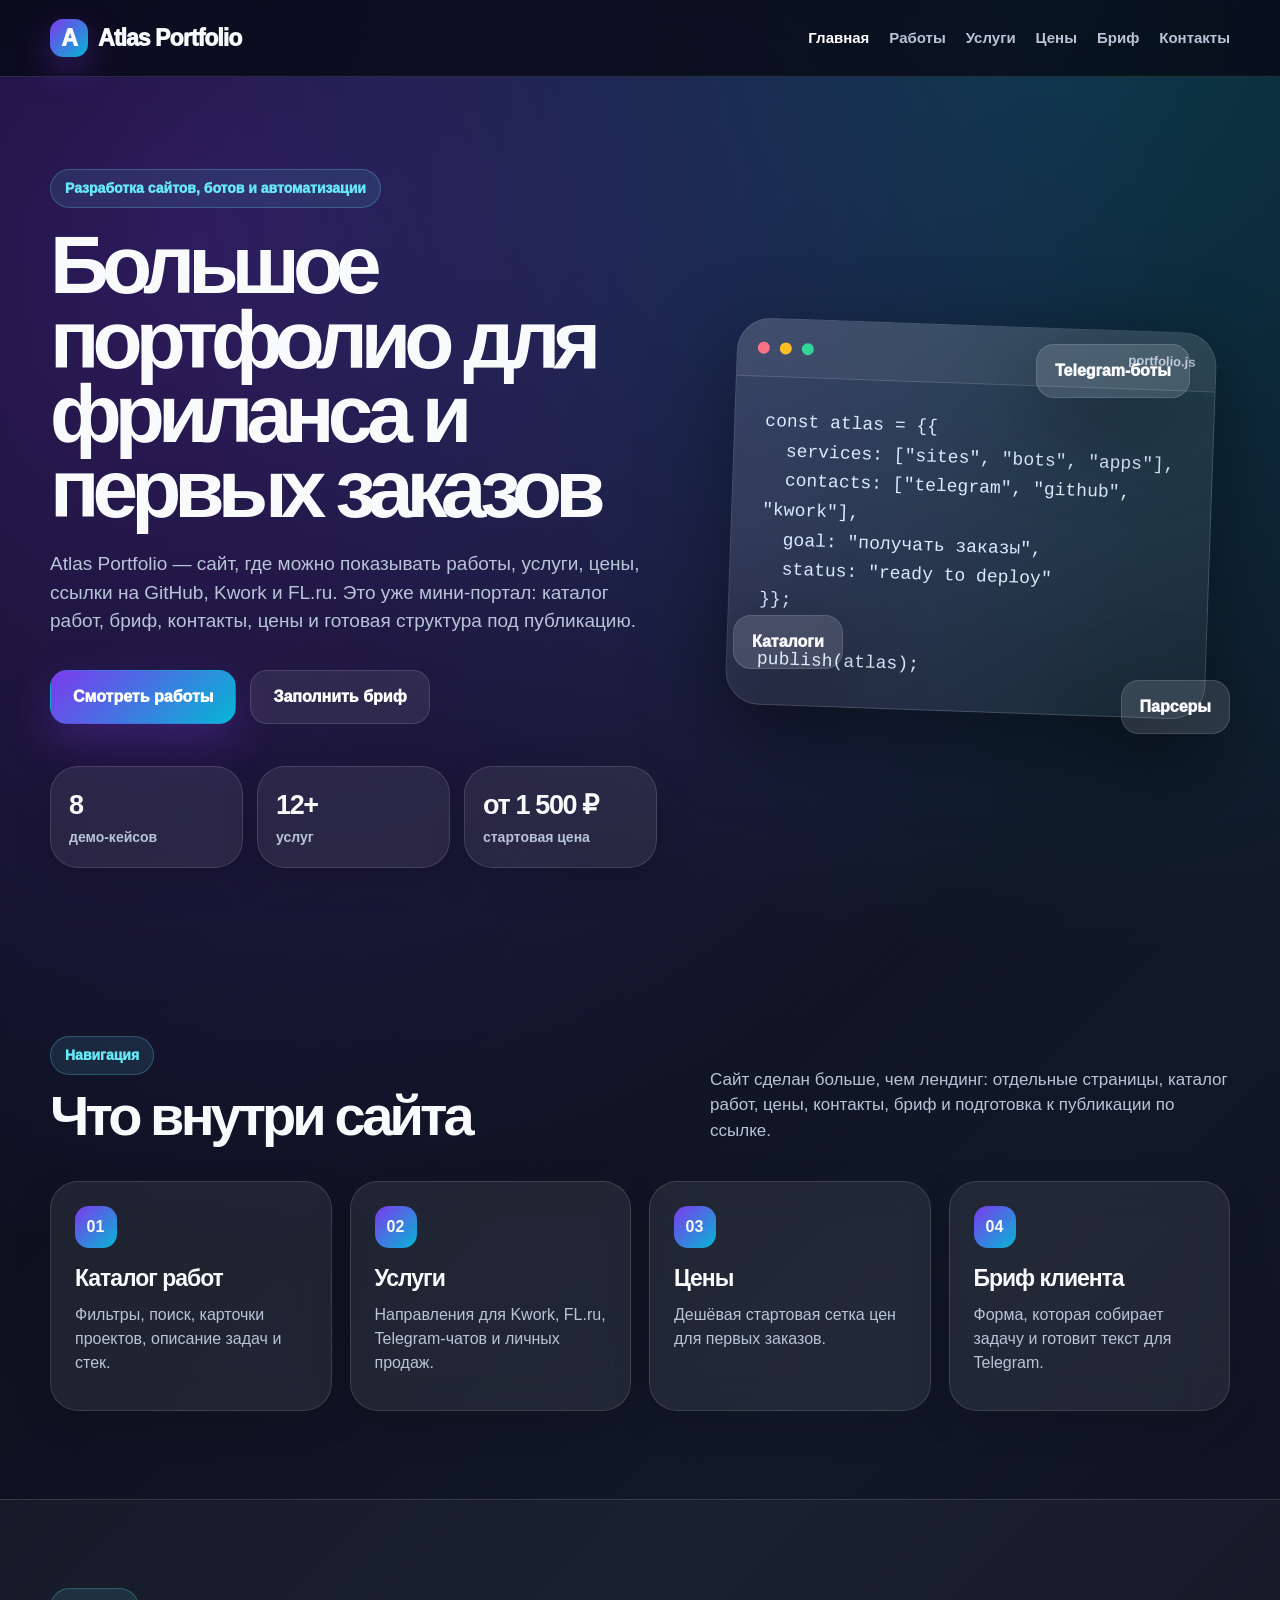
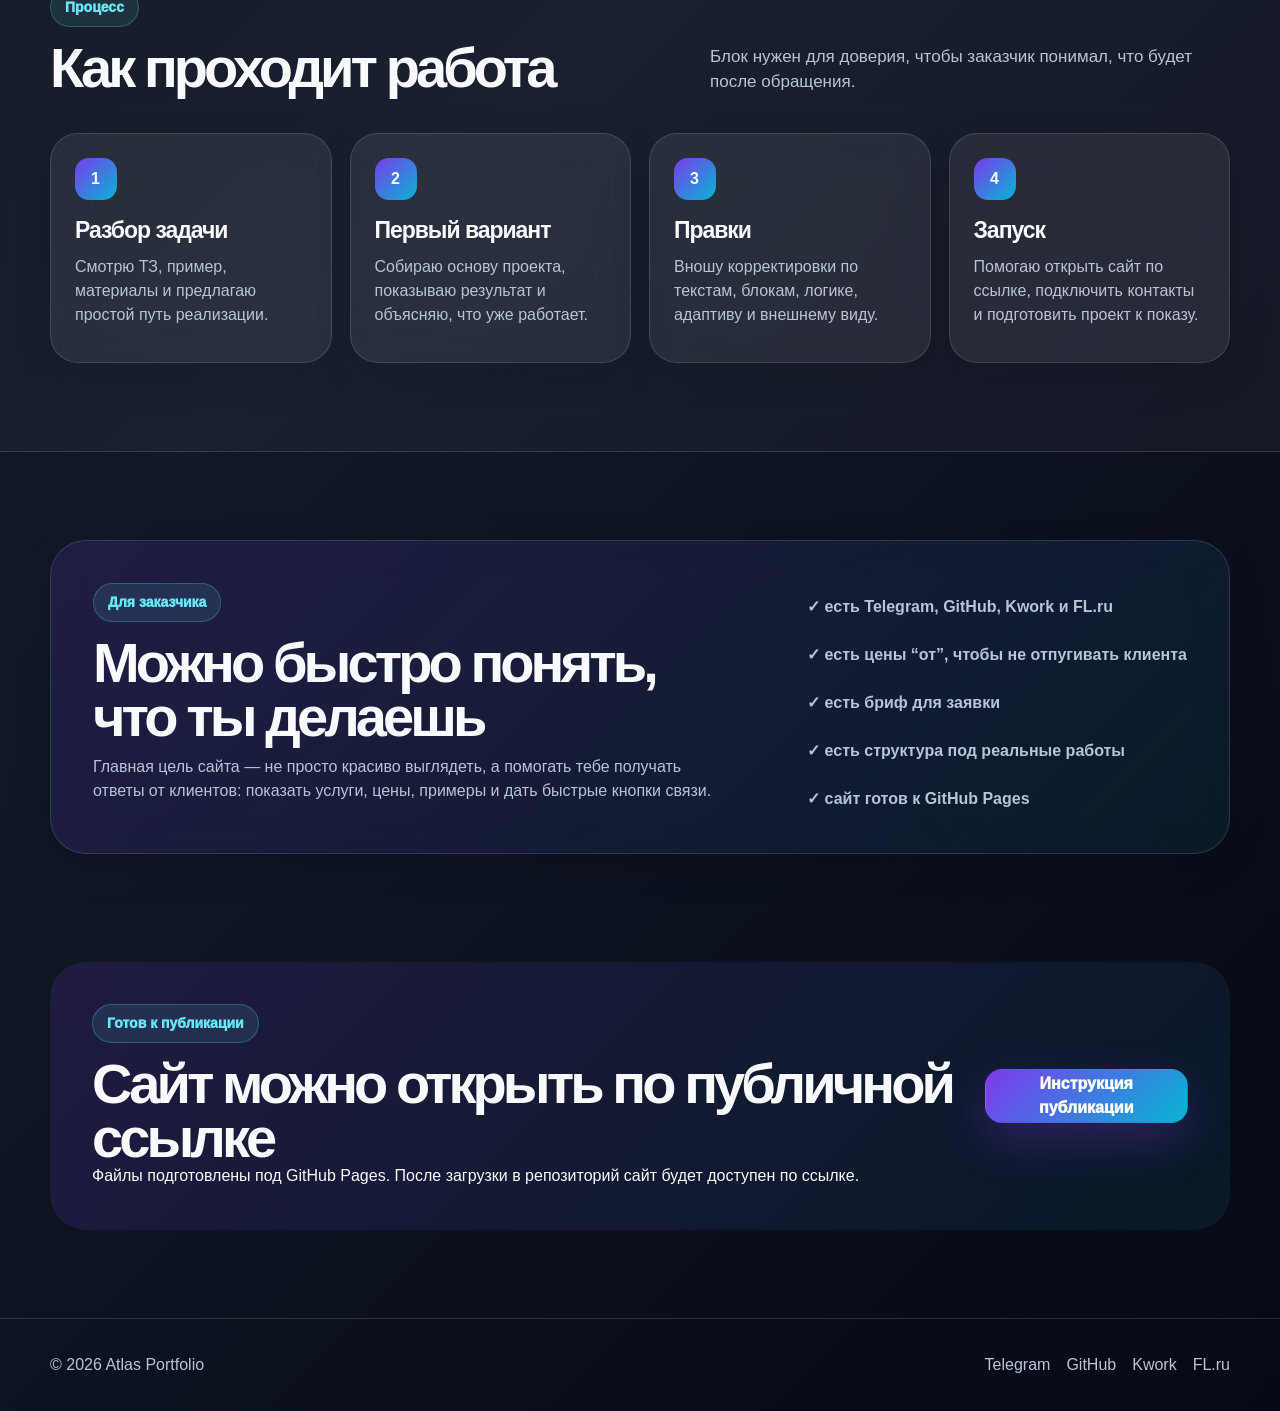
==== index.html @ 90b5643c "Add files via upload" ====
<!DOCTYPE html>
<html lang="ru">
<head>
  <meta charset="UTF-8" />
  <meta name="viewport" content="width=device-width, initial-scale=1.0" />

  <title>Atlas Portfolio — сайты, боты и автоматизация</title>
  <meta name="description" content="Atlas Portfolio — портфолио фрилансера: сайты, боты, WordPress, каталоги, парсеры, приложения и мини-игры." />
  <meta name="theme-color" content="#090b17" />

  <meta property="og:title" content="Atlas Portfolio — сайты, боты и автоматизация" />
  <meta property="og:description" content="Atlas Portfolio — портфолио фрилансера: сайты, боты, WordPress, каталоги, парсеры, приложения и мини-игры." />
  <meta property="og:type" content="website" />
  <meta property="og:url" content="https://sharauttxt.github.io/atlas-portfolio/" />
  <meta property="og:image" content="https://sharauttxt.github.io/atlas-portfolio/assets/img/og-preview.png" />

  <link rel="icon" href="assets/img/favicon.svg" type="image/svg+xml" />
  <link rel="apple-touch-icon" href="assets/img/apple-touch-icon.png" />
  <link rel="manifest" href="site.webmanifest" />
  <link rel="stylesheet" href="style.css" />
</head>
<body>
  <div class="bg-grid"></div>

  <header class="header">
    <div class="container nav">
      <a class="logo" href="index.html" aria-label="Atlas Portfolio"><span>A</span> Atlas Portfolio</a>
      <nav class="menu" id="menu">
        <a class="active" href="index.html">Главная</a>
<a class="" href="works.html">Работы</a>
<a class="" href="services.html">Услуги</a>
<a class="" href="prices.html">Цены</a>
<a class="" href="brief.html">Бриф</a>
<a class="" href="contacts.html">Контакты</a>
      </nav>
      <button class="burger" id="burger" aria-label="Открыть меню"><i></i><i></i><i></i></button>
    </div>
  </header>

  <main>
    <section class="hero">
  <div class="container hero__grid">
    <div class="hero__content">
      <div class="badge">Разработка сайтов, ботов и автоматизации</div>
      <h1>Большое портфолио для фриланса и первых заказов</h1>
      <p>
        Atlas Portfolio — сайт, где можно показывать работы, услуги, цены, ссылки на GitHub, Kwork и FL.ru.
        Это уже мини-портал: каталог работ, бриф, контакты, цены и готовая структура под публикацию.
      </p>
      <div class="hero__actions">
        <a class="btn primary" href="works.html">Смотреть работы</a>
        <a class="btn ghost" href="brief.html">Заполнить бриф</a>
      </div>
      <div class="hero__stats">
        <div><b>8</b><span>демо-кейсов</span></div>
        <div><b>12+</b><span>услуг</span></div>
        <div><b>от 1 500 ₽</b><span>стартовая цена</span></div>
      </div>
    </div>

    <div class="hero__panel">
      <div class="terminal">
        <div class="terminal__top"><i></i><i></i><i></i><span>portfolio.js</span></div>
        <pre><code>const atlas = {{
  services: ["sites", "bots", "apps"],
  contacts: ["telegram", "github", "kwork"],
  goal: "получать заказы",
  status: "ready to deploy"
}};

publish(atlas);</code></pre>
      </div>
      <div class="floating-card one">Telegram-боты</div>
      <div class="floating-card two">Каталоги</div>
      <div class="floating-card three">Парсеры</div>
    </div>
  </div>
</section>

<section class="section">
  <div class="container">
    <div class="section-head">
      <div>
        <span>Навигация</span>
        <h2>Что внутри сайта</h2>
      </div>
      <p>Сайт сделан больше, чем лендинг: отдельные страницы, каталог работ, цены, контакты, бриф и подготовка к публикации по ссылке.</p>
    </div>

    <div class="feature-grid">
      <a class="feature-card" href="works.html"><b>01</b><h3>Каталог работ</h3><p>Фильтры, поиск, карточки проектов, описание задач и стек.</p></a>
      <a class="feature-card" href="services.html"><b>02</b><h3>Услуги</h3><p>Направления для Kwork, FL.ru, Telegram-чатов и личных продаж.</p></a>
      <a class="feature-card" href="prices.html"><b>03</b><h3>Цены</h3><p>Дешёвая стартовая сетка цен для первых заказов.</p></a>
      <a class="feature-card" href="brief.html"><b>04</b><h3>Бриф клиента</h3><p>Форма, которая собирает задачу и готовит текст для Telegram.</p></a>
    </div>
  </div>
</section>

<section class="section section-soft">
  <div class="container">
    <div class="section-head">
      <div>
        <span>Процесс</span>
        <h2>Как проходит работа</h2>
      </div>
      <p>Блок нужен для доверия, чтобы заказчик понимал, что будет после обращения.</p>
    </div>

    <div class="steps">
      <div><b>1</b><h3>Разбор задачи</h3><p>Смотрю ТЗ, пример, материалы и предлагаю простой путь реализации.</p></div>
      <div><b>2</b><h3>Первый вариант</h3><p>Собираю основу проекта, показываю результат и объясняю, что уже работает.</p></div>
      <div><b>3</b><h3>Правки</h3><p>Вношу корректировки по текстам, блокам, логике, адаптиву и внешнему виду.</p></div>
      <div><b>4</b><h3>Запуск</h3><p>Помогаю открыть сайт по ссылке, подключить контакты и подготовить проект к показу.</p></div>
    </div>
  </div>
</section>

<section class="section">
  <div class="container split-box">
    <div>
      <span class="badge">Для заказчика</span>
      <h2>Можно быстро понять, что ты делаешь</h2>
      <p>Главная цель сайта — не просто красиво выглядеть, а помогать тебе получать ответы от клиентов: показать услуги, цены, примеры и дать быстрые кнопки связи.</p>
    </div>
    <div class="check-list">
      <p>✓ есть Telegram, GitHub, Kwork и FL.ru</p>
      <p>✓ есть цены “от”, чтобы не отпугивать клиента</p>
      <p>✓ есть бриф для заявки</p>
      <p>✓ есть структура под реальные работы</p>
      <p>✓ сайт готов к GitHub Pages</p>
    </div>
  </div>
</section>

<section class="section compact">
  <div class="container cta">
    <div>
      <span>Готов к публикации</span>
      <h2>Сайт можно открыть по публичной ссылке</h2>
      <p>Файлы подготовлены под GitHub Pages. После загрузки в репозиторий сайт будет доступен по ссылке.</p>
    </div>
    <a class="btn primary" href="DEPLOY.md">Инструкция публикации</a>
  </div>
</section>
  </main>

  <footer class="footer">
    <div class="container footer__inner">
      <p>© 2026 Atlas Portfolio</p>
      <div>
        <a href="https://t.me/meekww" target="_blank" rel="noopener">Telegram</a>
        <a href="https://github.com/sharauttxt" target="_blank" rel="noopener">GitHub</a>
        <a href="https://kwork.ru/user/sharautt" target="_blank" rel="noopener">Kwork</a>
        <a href="https://www.fl.ru/users/skoskr8/portfolio/" target="_blank" rel="noopener">FL.ru</a>
      </div>
    </div>
  </footer>

  <div class="modal" id="modal">
    <div class="modal__overlay" data-close></div>
    <div class="modal__box">
      <button class="modal__close" data-close>×</button>
      <div id="modalContent"></div>
    </div>
  </div>

  <script src="app.js"></script>
</body>
</html>
---- style.css ----
*{box-sizing:border-box;margin:0;padding:0}
:root{
  --bg:#090b17;--bg2:#10172a;--text:#f8fafc;--muted:#b8c4d8;--line:rgba(255,255,255,.13);
  --card:rgba(255,255,255,.075);--card2:rgba(255,255,255,.12);--a:#7c3aed;--b:#06b6d4;--c:#f97316;
  --green:#22c55e;--red:#ef4444;--shadow:0 28px 90px rgba(0,0,0,.38);--r:28px
}
html{scroll-behavior:smooth}
body{
  font-family:Inter,Arial,sans-serif;background:
  radial-gradient(circle at 15% 8%,rgba(124,58,237,.32),transparent 34%),
  radial-gradient(circle at 82% 0%,rgba(6,182,212,.24),transparent 30%),
  linear-gradient(135deg,#070914,#111827 52%,#070914);
  color:var(--text);line-height:1.5;min-height:100vh;overflow-x:hidden
}
.bg-grid{position:fixed;inset:0;pointer-events:none;opacity:.15;background-image:linear-gradient(rgba(255,255,255,.05) 1px,transparent 1px),linear-gradient(90deg,rgba(255,255,255,.05) 1px,transparent 1px);background-size:42px 42px}
a{text-decoration:none;color:inherit}button,input,textarea,select{font:inherit}
.container{width:min(1180px,calc(100% - 32px));margin:0 auto}
.header{position:sticky;top:0;z-index:30;background:rgba(7,9,20,.78);border-bottom:1px solid var(--line);backdrop-filter:blur(20px)}
.nav{height:76px;display:flex;align-items:center;justify-content:space-between;gap:24px}
.logo{font-weight:950;letter-spacing:-.04em;font-size:23px;display:flex;align-items:center;gap:10px;white-space:nowrap}
.logo span{width:38px;height:38px;display:grid;place-items:center;border-radius:13px;background:linear-gradient(135deg,var(--a),var(--b));box-shadow:0 14px 35px rgba(124,58,237,.35)}
.menu{display:flex;align-items:center;gap:20px;color:var(--muted);font-size:15px;font-weight:850}
.menu a{padding:9px 0}.menu a:hover,.menu a.active{color:#fff}
.burger{display:none;width:46px;height:46px;border:1px solid var(--line);border-radius:14px;background:var(--card);cursor:pointer}
.burger i{display:block;width:20px;height:2px;background:#fff;margin:5px auto;border-radius:999px}
.hero{padding:92px 0 80px}
.hero__grid{display:grid;grid-template-columns:1.08fr .92fr;gap:56px;align-items:center}
.badge,.section-head span,.cta span{display:inline-flex;width:max-content;max-width:100%;padding:8px 14px;border-radius:999px;background:rgba(103,232,249,.1);border:1px solid rgba(103,232,249,.24);color:#67e8f9;font-weight:950;font-size:14px}
h1{font-size:clamp(42px,7vw,82px);line-height:.91;letter-spacing:-.085em;margin-top:20px;max-width:880px}
.hero p,.page-hero p{font-size:19px;color:var(--muted);max-width:780px;margin-top:24px}
.hero__actions{display:flex;flex-wrap:wrap;gap:14px;margin-top:34px}
.btn{min-height:54px;padding:0 22px;border-radius:17px;border:1px solid transparent;display:inline-flex;align-items:center;justify-content:center;font-weight:950;cursor:pointer;transition:.2s;color:#fff;text-align:center}
.btn:hover{transform:translateY(-2px)}
.primary{background:linear-gradient(135deg,var(--a),var(--b));box-shadow:0 18px 45px rgba(124,58,237,.28)}
.ghost{background:rgba(255,255,255,.08);border-color:var(--line)}
.danger{background:rgba(239,68,68,.16);border-color:rgba(239,68,68,.35)}
.hero__stats{display:grid;grid-template-columns:repeat(3,1fr);gap:14px;margin-top:42px;max-width:720px}
.hero__stats div,.feature-card,.project-card,.service-card,.price-row,.contact-card,.note-box,.admin-form,.admin-preview,.steps div,.split-box{
  background:var(--card);border:1px solid var(--line);border-radius:var(--r);backdrop-filter:blur(18px);box-shadow:0 12px 40px rgba(0,0,0,.12)
}
.hero__stats div{padding:18px}.hero__stats b{display:block;font-size:27px;letter-spacing:-.05em}.hero__stats span{color:var(--muted);font-weight:800;font-size:14px}
.hero__panel{position:relative;min-height:510px;display:grid;place-items:center}
.terminal{width:min(480px,100%);border:1px solid var(--line);border-radius:34px;background:linear-gradient(145deg,rgba(255,255,255,.13),rgba(255,255,255,.05));box-shadow:var(--shadow);overflow:hidden;transform:rotate(2deg)}
.terminal__top{height:58px;display:flex;align-items:center;gap:10px;padding:0 20px;border-bottom:1px solid var(--line);background:rgba(255,255,255,.05)}
.terminal__top i{width:12px;height:12px;border-radius:50%;background:#fb7185}.terminal__top i:nth-child(2){background:#fbbf24}.terminal__top i:nth-child(3){background:#34d399}.terminal__top span{margin-left:auto;color:var(--muted);font-weight:900;font-size:13px}
pre{padding:30px;font:18px/1.65 Consolas,monospace;color:#dbeafe;white-space:pre-wrap}
.floating-card{position:absolute;padding:14px 18px;border-radius:18px;background:rgba(255,255,255,.12);border:1px solid var(--line);font-weight:950;box-shadow:var(--shadow)}
.one{top:80px;right:40px}.two{left:20px;bottom:105px}.three{right:0;bottom:40px}
.section{padding:88px 0}.compact{padding-top:20px}.section-soft{background:rgba(255,255,255,.035);border-block:1px solid var(--line)}.page-hero{padding:74px 0 42px}
.section-head{display:flex;justify-content:space-between;align-items:end;gap:34px;margin-bottom:38px}
.section-head h2,.cta h2,.split-box h2{font-size:clamp(32px,4.6vw,56px);line-height:.96;letter-spacing:-.07em;margin-top:14px}.section-head p{max-width:520px;color:var(--muted);font-size:17px}
.feature-grid,.projects-grid,.services-grid,.contact-grid,.steps{display:grid;grid-template-columns:repeat(4,1fr);gap:18px}
.feature-card,.service-card,.steps div{padding:24px;min-height:230px;transition:.2s}.feature-card:hover,.project-card:hover,.contact-card:hover{transform:translateY(-5px);border-color:rgba(103,232,249,.35)}
.feature-card b,.service-card b,.steps b{display:grid;place-items:center;width:42px;height:42px;border-radius:14px;background:linear-gradient(135deg,var(--a),var(--b));margin-bottom:18px}
.feature-card h3,.service-card h3,.project-card h3,.steps h3{font-size:23px;letter-spacing:-.045em;line-height:1.1}.feature-card p,.service-card p,.project-card p,.note-box p,.steps p,.split-box p{color:var(--muted);margin-top:12px}
.cta,.split-box{display:flex;align-items:center;justify-content:space-between;gap:30px;border-radius:36px;padding:42px;background:linear-gradient(135deg,rgba(124,58,237,.15),rgba(6,182,212,.08))}
.split-box{align-items:flex-start}.split-box>div:first-child{max-width:620px}.check-list{display:grid;gap:12px;color:#dbeafe;font-weight:850}
.toolbar{display:grid;gap:16px;margin-bottom:26px}
.toolbar input,.admin-form input,.admin-form textarea,.admin-form select,.admin-preview textarea{width:100%;background:rgba(255,255,255,.08);border:1px solid var(--line);border-radius:16px;color:#fff;padding:14px 16px;outline:none}
.admin-form select option{background:#0b1020;color:#fff}
.toolbar input:focus,.admin-form input:focus,.admin-form textarea:focus,.admin-preview textarea:focus{border-color:rgba(103,232,249,.45)}
.filters{display:flex;flex-wrap:wrap;gap:10px}.filters button{border:1px solid var(--line);background:rgba(255,255,255,.08);color:var(--muted);border-radius:999px;padding:10px 15px;font-weight:950;cursor:pointer}.filters button.active,.filters button:hover{background:linear-gradient(135deg,var(--a),var(--b));color:#fff;border-color:transparent}
.projects-grid{grid-template-columns:repeat(3,1fr)}
.project-card{overflow:hidden;transition:.2s}
.project-preview{min-height:200px;display:grid;place-items:center;text-align:center;padding:22px;font-size:27px;font-weight:950;letter-spacing:-.05em;background:radial-gradient(circle at 20% 15%,rgba(103,232,249,.45),transparent 27%),radial-gradient(circle at 88% 0%,rgba(124,58,237,.55),transparent 31%),linear-gradient(135deg,rgba(255,255,255,.13),rgba(255,255,255,.04))}
.project-body{padding:22px}.tag{display:inline-flex;border:1px solid rgba(103,232,249,.2);background:rgba(103,232,249,.1);color:#67e8f9;border-radius:999px;padding:6px 10px;font-size:12px;font-weight:950;margin-bottom:12px}
.project-meta{display:flex;flex-wrap:wrap;gap:8px;margin-top:16px}.project-meta span{padding:7px 10px;border-radius:999px;background:rgba(255,255,255,.08);color:var(--muted);font-size:13px;font-weight:850}
.card-actions{display:flex;gap:10px;flex-wrap:wrap;margin-top:18px}.small-btn{border:1px solid var(--line);background:rgba(255,255,255,.08);color:#fff;border-radius:13px;padding:10px 12px;font-weight:950;cursor:pointer}
.services-grid{grid-template-columns:repeat(3,1fr)}.service-card strong{display:block;color:#67e8f9;font-size:26px;letter-spacing:-.05em;margin-top:18px}
.price-table{display:grid;gap:14px}.price-row{display:grid;grid-template-columns:1.1fr .7fr 1.2fr;gap:20px;align-items:center;padding:20px}.price-row b{font-size:22px;letter-spacing:-.04em}.price-row strong{color:#67e8f9;font-size:24px}.price-row p{color:var(--muted)}
.note-box{padding:28px;margin-top:24px}.note-box h2,.note-box h3{font-size:30px;letter-spacing:-.05em}.faq-list{display:grid;gap:18px}.faq-list .note-box{margin-top:0}
.admin-layout{display:grid;grid-template-columns:1fr 1fr;gap:22px;align-items:start}.admin-form,.admin-preview{padding:24px}.admin-form{display:grid;gap:14px}.admin-form label{display:grid;gap:8px;color:var(--muted);font-weight:850}.admin-preview textarea{margin-top:14px;resize:vertical}
.local-item{padding:14px;border:1px solid var(--line);border-radius:18px;margin-top:12px;background:rgba(255,255,255,.06)}
.contact-grid{grid-template-columns:repeat(2,1fr)}.contact-card{padding:28px;display:grid;gap:8px}.contact-card b{font-size:28px;letter-spacing:-.05em}.contact-card span{color:var(--muted);word-break:break-word}.telegram{background:linear-gradient(135deg,rgba(124,58,237,.2),rgba(6,182,212,.12))}
.footer{padding:34px 0;color:var(--muted);border-top:1px solid var(--line)}.footer__inner{display:flex;align-items:center;justify-content:space-between;gap:20px}.footer__inner div{display:flex;gap:16px;flex-wrap:wrap}
.modal{position:fixed;inset:0;z-index:60;display:none}.modal.open{display:block}.modal__overlay{position:absolute;inset:0;background:rgba(0,0,0,.72);backdrop-filter:blur(10px)}.modal__box{position:relative;width:min(820px,calc(100% - 30px));max-height:calc(100vh - 50px);overflow:auto;margin:25px auto;background:#0b1020;border:1px solid var(--line);border-radius:30px;padding:28px;box-shadow:var(--shadow)}.modal__close{position:sticky;top:0;margin-left:auto;display:flex;width:42px;height:42px;border:1px solid var(--line);background:rgba(255,255,255,.08);color:#fff;border-radius:50%;align-items:center;justify-content:center;font-size:28px;cursor:pointer}
.modal h2{font-size:38px;line-height:1;letter-spacing:-.06em;margin-top:10px}.modal ul{margin:18px 0 0 20px;color:var(--muted)}.stack{display:flex;gap:8px;flex-wrap:wrap;margin-top:18px}.stack span{padding:7px 10px;border-radius:999px;background:rgba(255,255,255,.08);color:#67e8f9;font-weight:850}
@media(max-width:1020px){.hero__grid,.admin-layout{grid-template-columns:1fr}.feature-grid,.projects-grid,.services-grid,.steps{grid-template-columns:repeat(2,1fr)}.hero__panel{min-height:410px}.section-head,.cta,.split-box{align-items:flex-start;flex-direction:column}.price-row{grid-template-columns:1fr}.menu{gap:12px;font-size:14px}}
@media(max-width:720px){.burger{display:block}.menu{position:absolute;left:16px;right:16px;top:86px;display:none;flex-direction:column;align-items:flex-start;background:rgba(7,9,20,.96);border:1px solid var(--line);border-radius:20px;padding:18px;box-shadow:var(--shadow)}.menu.open{display:flex}.hero{padding-top:54px}.hero__stats,.feature-grid,.projects-grid,.services-grid,.contact-grid,.steps{grid-template-columns:1fr}.floating-card{display:none}.terminal{transform:none}pre{font-size:14px}.footer__inner{align-items:flex-start;flex-direction:column}.btn{width:100%}.logo{font-size:20px}h1{letter-spacing:-.07em}.section{padding:64px 0}.page-hero{padding-top:54px}}
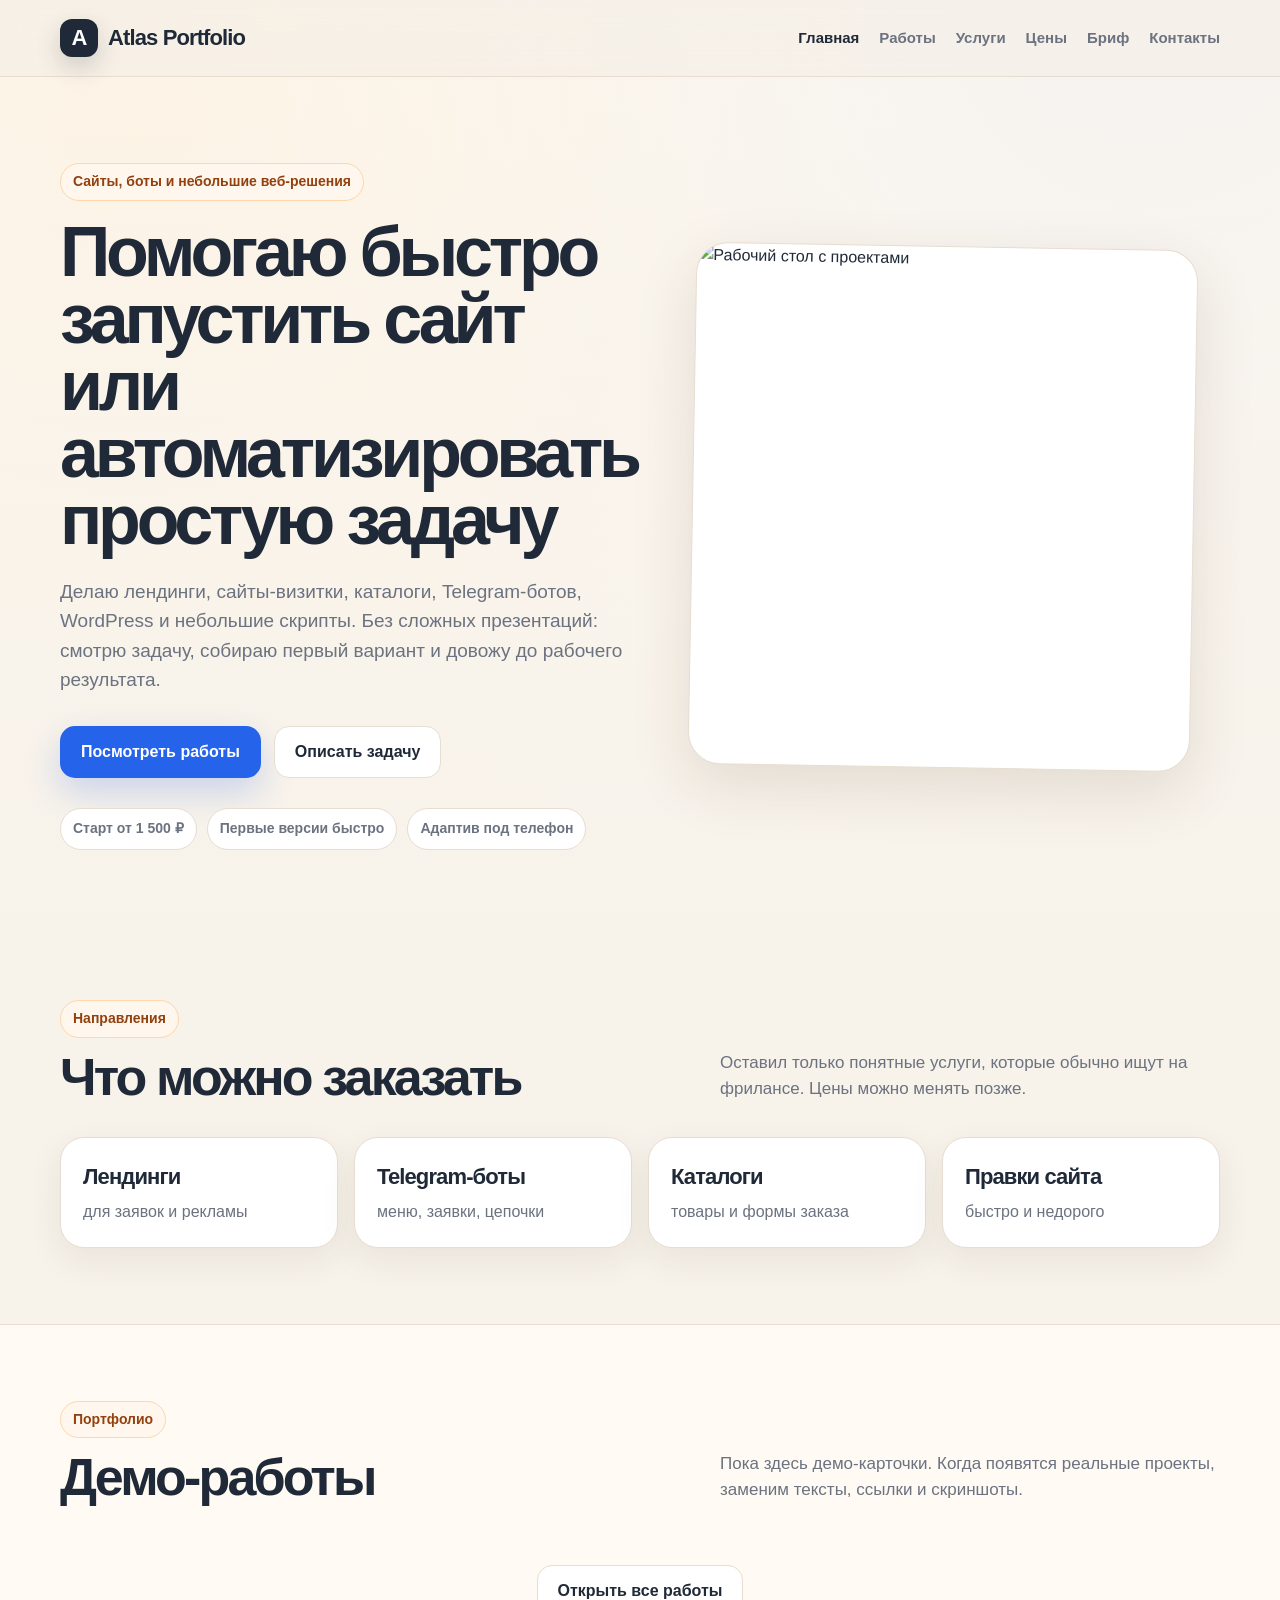
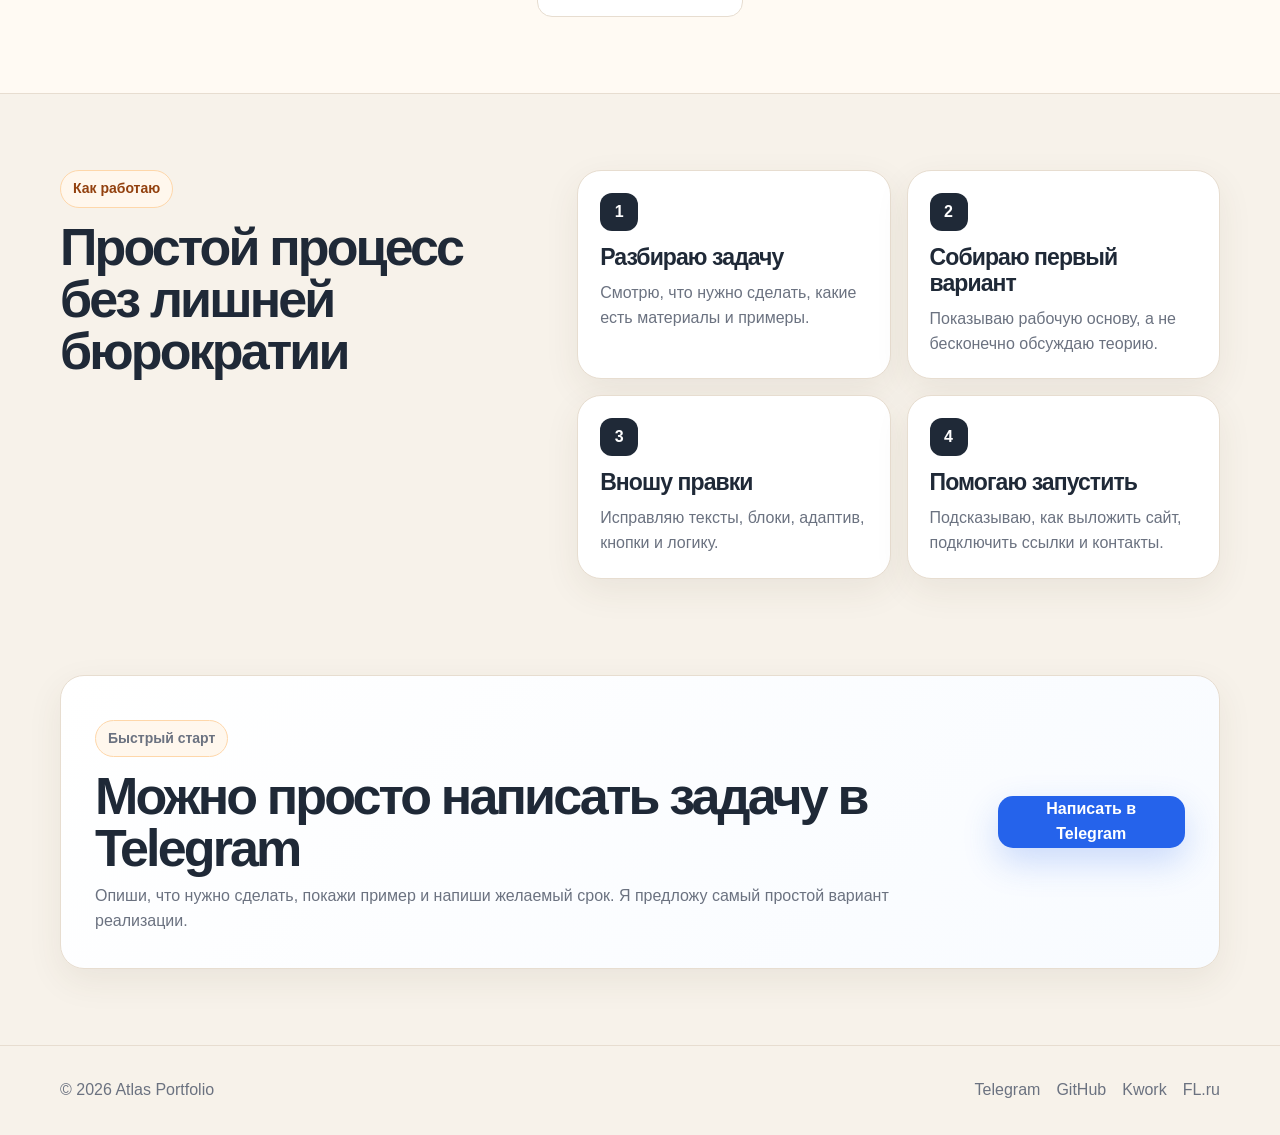
==== commit 1502eebc: "Add files via upload" ====
--- a/index.html
+++ b/index.html
@@ -5,11 +5,11 @@
   <meta name="viewport" content="width=device-width, initial-scale=1.0" />
 
   <title>Atlas Portfolio — сайты, боты и автоматизация</title>
-  <meta name="description" content="Atlas Portfolio — портфолио фрилансера: сайты, боты, WordPress, каталоги, парсеры, приложения и мини-игры." />
-  <meta name="theme-color" content="#090b17" />
+  <meta name="description" content="Atlas Portfolio — портфолио фрилансера: сайты, боты, WordPress, каталоги, парсеры и автоматизация." />
+  <meta name="theme-color" content="#f7f2ea" />
 
   <meta property="og:title" content="Atlas Portfolio — сайты, боты и автоматизация" />
-  <meta property="og:description" content="Atlas Portfolio — портфолио фрилансера: сайты, боты, WordPress, каталоги, парсеры, приложения и мини-игры." />
+  <meta property="og:description" content="Atlas Portfolio — портфолио фрилансера: сайты, боты, WordPress, каталоги, парсеры и автоматизация." />
   <meta property="og:type" content="website" />
   <meta property="og:url" content="https://sharauttxt.github.io/atlas-portfolio/" />
   <meta property="og:image" content="https://sharauttxt.github.io/atlas-portfolio/assets/img/og-preview.png" />
@@ -20,8 +20,6 @@
   <link rel="stylesheet" href="style.css" />
 </head>
 <body>
-  <div class="bg-grid"></div>
-
   <header class="header">
     <div class="container nav">
       <a class="logo" href="index.html" aria-label="Atlas Portfolio"><span>A</span> Atlas Portfolio</a>
@@ -39,40 +37,29 @@
 
   <main>
     <section class="hero">
+  <div class="hero-bg"></div>
   <div class="container hero__grid">
     <div class="hero__content">
-      <div class="badge">Разработка сайтов, ботов и автоматизации</div>
-      <h1>Большое портфолио для фриланса и первых заказов</h1>
-      <p>
-        Atlas Portfolio — сайт, где можно показывать работы, услуги, цены, ссылки на GitHub, Kwork и FL.ru.
-        Это уже мини-портал: каталог работ, бриф, контакты, цены и готовая структура под публикацию.
+      <p class="eyebrow">Сайты, боты и небольшие веб‑решения</p>
+      <h1>Помогаю быстро запустить сайт или автоматизировать простую задачу</h1>
+      <p class="lead">
+        Делаю лендинги, сайты-визитки, каталоги, Telegram-ботов, WordPress и небольшие скрипты.
+        Без сложных презентаций: смотрю задачу, собираю первый вариант и довожу до рабочего результата.
       </p>
       <div class="hero__actions">
-        <a class="btn primary" href="works.html">Смотреть работы</a>
-        <a class="btn ghost" href="brief.html">Заполнить бриф</a>
+        <a class="btn primary" href="works.html">Посмотреть работы</a>
+        <a class="btn secondary" href="brief.html">Описать задачу</a>
       </div>
-      <div class="hero__stats">
-        <div><b>8</b><span>демо-кейсов</span></div>
-        <div><b>12+</b><span>услуг</span></div>
-        <div><b>от 1 500 ₽</b><span>стартовая цена</span></div>
+
+      <div class="trust-row">
+        <span>Старт от 1 500 ₽</span>
+        <span>Первые версии быстро</span>
+        <span>Адаптив под телефон</span>
       </div>
     </div>
 
-    <div class="hero__panel">
-      <div class="terminal">
-        <div class="terminal__top"><i></i><i></i><i></i><span>portfolio.js</span></div>
-        <pre><code>const atlas = {{
-  services: ["sites", "bots", "apps"],
-  contacts: ["telegram", "github", "kwork"],
-  goal: "получать заказы",
-  status: "ready to deploy"
-}};
-
-publish(atlas);</code></pre>
-      </div>
-      <div class="floating-card one">Telegram-боты</div>
-      <div class="floating-card two">Каталоги</div>
-      <div class="floating-card three">Парсеры</div>
+    <div class="hero-card">
+      <img src="assets/img/workspace-bg.jpg" alt="Рабочий стол с проектами" />
     </div>
   </div>
 </section>
@@ -81,53 +68,50 @@
   <div class="container">
     <div class="section-head">
       <div>
-        <span>Навигация</span>
-        <h2>Что внутри сайта</h2>
+        <p class="eyebrow">Направления</p>
+        <h2>Что можно заказать</h2>
       </div>
-      <p>Сайт сделан больше, чем лендинг: отдельные страницы, каталог работ, цены, контакты, бриф и подготовка к публикации по ссылке.</p>
+      <p>Оставил только понятные услуги, которые обычно ищут на фрилансе. Цены можно менять позже.</p>
     </div>
 
-    <div class="feature-grid">
-      <a class="feature-card" href="works.html"><b>01</b><h3>Каталог работ</h3><p>Фильтры, поиск, карточки проектов, описание задач и стек.</p></a>
-      <a class="feature-card" href="services.html"><b>02</b><h3>Услуги</h3><p>Направления для Kwork, FL.ru, Telegram-чатов и личных продаж.</p></a>
-      <a class="feature-card" href="prices.html"><b>03</b><h3>Цены</h3><p>Дешёвая стартовая сетка цен для первых заказов.</p></a>
-      <a class="feature-card" href="brief.html"><b>04</b><h3>Бриф клиента</h3><p>Форма, которая собирает задачу и готовит текст для Telegram.</p></a>
+    <div class="services-preview">
+      <a href="services.html"><b>Лендинги</b><span>для заявок и рекламы</span></a>
+      <a href="services.html"><b>Telegram-боты</b><span>меню, заявки, цепочки</span></a>
+      <a href="services.html"><b>Каталоги</b><span>товары и формы заказа</span></a>
+      <a href="services.html"><b>Правки сайта</b><span>быстро и недорого</span></a>
     </div>
   </div>
 </section>
 
-<section class="section section-soft">
+<section class="section section-muted">
   <div class="container">
     <div class="section-head">
       <div>
-        <span>Процесс</span>
-        <h2>Как проходит работа</h2>
+        <p class="eyebrow">Портфолио</p>
+        <h2>Демо-работы</h2>
       </div>
-      <p>Блок нужен для доверия, чтобы заказчик понимал, что будет после обращения.</p>
+      <p>Пока здесь демо-карточки. Когда появятся реальные проекты, заменим тексты, ссылки и скриншоты.</p>
     </div>
 
-    <div class="steps">
-      <div><b>1</b><h3>Разбор задачи</h3><p>Смотрю ТЗ, пример, материалы и предлагаю простой путь реализации.</p></div>
-      <div><b>2</b><h3>Первый вариант</h3><p>Собираю основу проекта, показываю результат и объясняю, что уже работает.</p></div>
-      <div><b>3</b><h3>Правки</h3><p>Вношу корректировки по текстам, блокам, логике, адаптиву и внешнему виду.</p></div>
-      <div><b>4</b><h3>Запуск</h3><p>Помогаю открыть сайт по ссылке, подключить контакты и подготовить проект к показу.</p></div>
+    <div class="home-projects" id="homeProjects"></div>
+
+    <div class="center-action">
+      <a class="btn secondary" href="works.html">Открыть все работы</a>
     </div>
   </div>
 </section>
 
 <section class="section">
-  <div class="container split-box">
+  <div class="container process">
     <div>
-      <span class="badge">Для заказчика</span>
-      <h2>Можно быстро понять, что ты делаешь</h2>
-      <p>Главная цель сайта — не просто красиво выглядеть, а помогать тебе получать ответы от клиентов: показать услуги, цены, примеры и дать быстрые кнопки связи.</p>
+      <p class="eyebrow">Как работаю</p>
+      <h2>Простой процесс без лишней бюрократии</h2>
     </div>
-    <div class="check-list">
-      <p>✓ есть Telegram, GitHub, Kwork и FL.ru</p>
-      <p>✓ есть цены “от”, чтобы не отпугивать клиента</p>
-      <p>✓ есть бриф для заявки</p>
-      <p>✓ есть структура под реальные работы</p>
-      <p>✓ сайт готов к GitHub Pages</p>
+    <div class="process-list">
+      <div><b>1</b><h3>Разбираю задачу</h3><p>Смотрю, что нужно сделать, какие есть материалы и примеры.</p></div>
+      <div><b>2</b><h3>Собираю первый вариант</h3><p>Показываю рабочую основу, а не бесконечно обсуждаю теорию.</p></div>
+      <div><b>3</b><h3>Вношу правки</h3><p>Исправляю тексты, блоки, адаптив, кнопки и логику.</p></div>
+      <div><b>4</b><h3>Помогаю запустить</h3><p>Подсказываю, как выложить сайт, подключить ссылки и контакты.</p></div>
     </div>
   </div>
 </section>
@@ -135,11 +119,11 @@
 <section class="section compact">
   <div class="container cta">
     <div>
-      <span>Готов к публикации</span>
-      <h2>Сайт можно открыть по публичной ссылке</h2>
-      <p>Файлы подготовлены под GitHub Pages. После загрузки в репозиторий сайт будет доступен по ссылке.</p>
+      <p class="eyebrow">Быстрый старт</p>
+      <h2>Можно просто написать задачу в Telegram</h2>
+      <p>Опиши, что нужно сделать, покажи пример и напиши желаемый срок. Я предложу самый простой вариант реализации.</p>
     </div>
-    <a class="btn primary" href="DEPLOY.md">Инструкция публикации</a>
+    <a class="btn primary" href="https://t.me/meekww" target="_blank" rel="noopener">Написать в Telegram</a>
   </div>
 </section>
   </main>
--- a/style.css
+++ b/style.css
@@ -1,79 +1,171 @@
 *{box-sizing:border-box;margin:0;padding:0}
 :root{
-  --bg:#090b17;--bg2:#10172a;--text:#f8fafc;--muted:#b8c4d8;--line:rgba(255,255,255,.13);
-  --card:rgba(255,255,255,.075);--card2:rgba(255,255,255,.12);--a:#7c3aed;--b:#06b6d4;--c:#f97316;
-  --green:#22c55e;--red:#ef4444;--shadow:0 28px 90px rgba(0,0,0,.38);--r:28px
+  --bg:#f7f2ea;
+  --paper:#fffaf3;
+  --card:#ffffff;
+  --text:#1f2937;
+  --muted:#6b7280;
+  --line:#e7ddd0;
+  --accent:#2563eb;
+  --accent-dark:#1d4ed8;
+  --warm:#f59e0b;
+  --green:#10b981;
+  --shadow:0 20px 60px rgba(82,62,39,.13);
+  --r:24px;
 }
 html{scroll-behavior:smooth}
 body{
-  font-family:Inter,Arial,sans-serif;background:
-  radial-gradient(circle at 15% 8%,rgba(124,58,237,.32),transparent 34%),
-  radial-gradient(circle at 82% 0%,rgba(6,182,212,.24),transparent 30%),
-  linear-gradient(135deg,#070914,#111827 52%,#070914);
-  color:var(--text);line-height:1.5;min-height:100vh;overflow-x:hidden
+  font-family:Inter,Arial,sans-serif;
+  color:var(--text);
+  background:
+    radial-gradient(circle at 10% 5%,rgba(245,158,11,.16),transparent 28%),
+    radial-gradient(circle at 90% 0%,rgba(37,99,235,.10),transparent 30%),
+    var(--bg);
+  line-height:1.55;
 }
-.bg-grid{position:fixed;inset:0;pointer-events:none;opacity:.15;background-image:linear-gradient(rgba(255,255,255,.05) 1px,transparent 1px),linear-gradient(90deg,rgba(255,255,255,.05) 1px,transparent 1px);background-size:42px 42px}
-a{text-decoration:none;color:inherit}button,input,textarea,select{font:inherit}
-.container{width:min(1180px,calc(100% - 32px));margin:0 auto}
-.header{position:sticky;top:0;z-index:30;background:rgba(7,9,20,.78);border-bottom:1px solid var(--line);backdrop-filter:blur(20px)}
+a{text-decoration:none;color:inherit}
+button,input,textarea,select{font:inherit}
+img{max-width:100%;display:block}
+.container{width:min(1160px,calc(100% - 32px));margin:0 auto}
+.header{
+  position:sticky;top:0;z-index:30;
+  background:rgba(247,242,234,.88);
+  backdrop-filter:blur(16px);
+  border-bottom:1px solid var(--line);
+}
 .nav{height:76px;display:flex;align-items:center;justify-content:space-between;gap:24px}
-.logo{font-weight:950;letter-spacing:-.04em;font-size:23px;display:flex;align-items:center;gap:10px;white-space:nowrap}
-.logo span{width:38px;height:38px;display:grid;place-items:center;border-radius:13px;background:linear-gradient(135deg,var(--a),var(--b));box-shadow:0 14px 35px rgba(124,58,237,.35)}
-.menu{display:flex;align-items:center;gap:20px;color:var(--muted);font-size:15px;font-weight:850}
-.menu a{padding:9px 0}.menu a:hover,.menu a.active{color:#fff}
+.logo{display:flex;align-items:center;gap:10px;font-weight:900;font-size:22px;letter-spacing:-.04em}
+.logo span{
+  display:grid;place-items:center;width:38px;height:38px;
+  border-radius:12px;background:#1f2937;color:#fff;
+  box-shadow:0 10px 25px rgba(31,41,55,.18)
+}
+.menu{display:flex;align-items:center;gap:20px;font-size:15px;font-weight:750;color:var(--muted)}
+.menu a{padding:9px 0}.menu a:hover,.menu a.active{color:var(--text)}
 .burger{display:none;width:46px;height:46px;border:1px solid var(--line);border-radius:14px;background:var(--card);cursor:pointer}
-.burger i{display:block;width:20px;height:2px;background:#fff;margin:5px auto;border-radius:999px}
-.hero{padding:92px 0 80px}
-.hero__grid{display:grid;grid-template-columns:1.08fr .92fr;gap:56px;align-items:center}
-.badge,.section-head span,.cta span{display:inline-flex;width:max-content;max-width:100%;padding:8px 14px;border-radius:999px;background:rgba(103,232,249,.1);border:1px solid rgba(103,232,249,.24);color:#67e8f9;font-weight:950;font-size:14px}
-h1{font-size:clamp(42px,7vw,82px);line-height:.91;letter-spacing:-.085em;margin-top:20px;max-width:880px}
-.hero p,.page-hero p{font-size:19px;color:var(--muted);max-width:780px;margin-top:24px}
-.hero__actions{display:flex;flex-wrap:wrap;gap:14px;margin-top:34px}
-.btn{min-height:54px;padding:0 22px;border-radius:17px;border:1px solid transparent;display:inline-flex;align-items:center;justify-content:center;font-weight:950;cursor:pointer;transition:.2s;color:#fff;text-align:center}
+.burger i{display:block;width:20px;height:2px;background:var(--text);margin:5px auto;border-radius:999px}
+.hero{position:relative;overflow:hidden;padding:86px 0 74px}
+.hero-bg{position:absolute;inset:0;background:linear-gradient(180deg,rgba(255,250,243,.7),rgba(247,242,234,.95));pointer-events:none}
+.hero__grid{position:relative;display:grid;grid-template-columns:1fr .95fr;gap:54px;align-items:center}
+.eyebrow{
+  display:inline-flex;width:max-content;max-width:100%;
+  color:#92400e;background:#fff7ed;border:1px solid #fed7aa;
+  border-radius:999px;padding:7px 12px;font-weight:850;font-size:14px;
+}
+h1{font-size:clamp(40px,6vw,70px);line-height:.96;letter-spacing:-.06em;margin-top:18px;max-width:850px}
+.lead,.page-hero p{font-size:19px;color:var(--muted);max-width:760px;margin-top:22px}
+.hero__actions{display:flex;flex-wrap:wrap;gap:13px;margin-top:32px}
+.btn{
+  min-height:52px;padding:0 20px;border-radius:15px;
+  display:inline-flex;align-items:center;justify-content:center;
+  font-weight:850;border:1px solid transparent;cursor:pointer;transition:.2s;text-align:center
+}
 .btn:hover{transform:translateY(-2px)}
-.primary{background:linear-gradient(135deg,var(--a),var(--b));box-shadow:0 18px 45px rgba(124,58,237,.28)}
-.ghost{background:rgba(255,255,255,.08);border-color:var(--line)}
-.danger{background:rgba(239,68,68,.16);border-color:rgba(239,68,68,.35)}
-.hero__stats{display:grid;grid-template-columns:repeat(3,1fr);gap:14px;margin-top:42px;max-width:720px}
-.hero__stats div,.feature-card,.project-card,.service-card,.price-row,.contact-card,.note-box,.admin-form,.admin-preview,.steps div,.split-box{
-  background:var(--card);border:1px solid var(--line);border-radius:var(--r);backdrop-filter:blur(18px);box-shadow:0 12px 40px rgba(0,0,0,.12)
+.primary{background:var(--accent);color:#fff;box-shadow:0 14px 35px rgba(37,99,235,.22)}
+.primary:hover{background:var(--accent-dark)}
+.secondary{background:#fff;color:var(--text);border-color:var(--line)}
+.trust-row{display:flex;flex-wrap:wrap;gap:10px;margin-top:30px}
+.trust-row span{
+  background:#fff;border:1px solid var(--line);border-radius:999px;
+  padding:9px 12px;color:var(--muted);font-weight:750;font-size:14px;
 }
-.hero__stats div{padding:18px}.hero__stats b{display:block;font-size:27px;letter-spacing:-.05em}.hero__stats span{color:var(--muted);font-weight:800;font-size:14px}
-.hero__panel{position:relative;min-height:510px;display:grid;place-items:center}
-.terminal{width:min(480px,100%);border:1px solid var(--line);border-radius:34px;background:linear-gradient(145deg,rgba(255,255,255,.13),rgba(255,255,255,.05));box-shadow:var(--shadow);overflow:hidden;transform:rotate(2deg)}
-.terminal__top{height:58px;display:flex;align-items:center;gap:10px;padding:0 20px;border-bottom:1px solid var(--line);background:rgba(255,255,255,.05)}
-.terminal__top i{width:12px;height:12px;border-radius:50%;background:#fb7185}.terminal__top i:nth-child(2){background:#fbbf24}.terminal__top i:nth-child(3){background:#34d399}.terminal__top span{margin-left:auto;color:var(--muted);font-weight:900;font-size:13px}
-pre{padding:30px;font:18px/1.65 Consolas,monospace;color:#dbeafe;white-space:pre-wrap}
-.floating-card{position:absolute;padding:14px 18px;border-radius:18px;background:rgba(255,255,255,.12);border:1px solid var(--line);font-weight:950;box-shadow:var(--shadow)}
-.one{top:80px;right:40px}.two{left:20px;bottom:105px}.three{right:0;bottom:40px}
-.section{padding:88px 0}.compact{padding-top:20px}.section-soft{background:rgba(255,255,255,.035);border-block:1px solid var(--line)}.page-hero{padding:74px 0 42px}
-.section-head{display:flex;justify-content:space-between;align-items:end;gap:34px;margin-bottom:38px}
-.section-head h2,.cta h2,.split-box h2{font-size:clamp(32px,4.6vw,56px);line-height:.96;letter-spacing:-.07em;margin-top:14px}.section-head p{max-width:520px;color:var(--muted);font-size:17px}
-.feature-grid,.projects-grid,.services-grid,.contact-grid,.steps{display:grid;grid-template-columns:repeat(4,1fr);gap:18px}
-.feature-card,.service-card,.steps div{padding:24px;min-height:230px;transition:.2s}.feature-card:hover,.project-card:hover,.contact-card:hover{transform:translateY(-5px);border-color:rgba(103,232,249,.35)}
-.feature-card b,.service-card b,.steps b{display:grid;place-items:center;width:42px;height:42px;border-radius:14px;background:linear-gradient(135deg,var(--a),var(--b));margin-bottom:18px}
-.feature-card h3,.service-card h3,.project-card h3,.steps h3{font-size:23px;letter-spacing:-.045em;line-height:1.1}.feature-card p,.service-card p,.project-card p,.note-box p,.steps p,.split-box p{color:var(--muted);margin-top:12px}
-.cta,.split-box{display:flex;align-items:center;justify-content:space-between;gap:30px;border-radius:36px;padding:42px;background:linear-gradient(135deg,rgba(124,58,237,.15),rgba(6,182,212,.08))}
-.split-box{align-items:flex-start}.split-box>div:first-child{max-width:620px}.check-list{display:grid;gap:12px;color:#dbeafe;font-weight:850}
-.toolbar{display:grid;gap:16px;margin-bottom:26px}
-.toolbar input,.admin-form input,.admin-form textarea,.admin-form select,.admin-preview textarea{width:100%;background:rgba(255,255,255,.08);border:1px solid var(--line);border-radius:16px;color:#fff;padding:14px 16px;outline:none}
-.admin-form select option{background:#0b1020;color:#fff}
-.toolbar input:focus,.admin-form input:focus,.admin-form textarea:focus,.admin-preview textarea:focus{border-color:rgba(103,232,249,.45)}
-.filters{display:flex;flex-wrap:wrap;gap:10px}.filters button{border:1px solid var(--line);background:rgba(255,255,255,.08);color:var(--muted);border-radius:999px;padding:10px 15px;font-weight:950;cursor:pointer}.filters button.active,.filters button:hover{background:linear-gradient(135deg,var(--a),var(--b));color:#fff;border-color:transparent}
-.projects-grid{grid-template-columns:repeat(3,1fr)}
+.hero-card{
+  border:1px solid var(--line);border-radius:32px;
+  overflow:hidden;background:#fff;box-shadow:var(--shadow);
+  transform:rotate(1deg);
+}
+.hero-card img{width:100%;height:520px;object-fit:cover}
+.section{padding:76px 0}
+.compact{padding-top:20px}
+.section-muted{background:#fffaf3;border-block:1px solid var(--line)}
+.section-head{display:flex;align-items:end;justify-content:space-between;gap:34px;margin-bottom:34px}
+.section-head h2,.process h2,.cta h2{font-size:clamp(30px,4.2vw,52px);line-height:1;letter-spacing:-.055em;margin-top:13px}
+.section-head>p{max-width:500px;color:var(--muted);font-size:17px}
+.services-preview{display:grid;grid-template-columns:repeat(4,1fr);gap:16px}
+.services-preview a,.project-card,.service-card,.price-row,.contact-card,.note-box,.brief-form,.brief-output,.process-list div,.cta{
+  background:var(--card);border:1px solid var(--line);border-radius:var(--r);box-shadow:0 12px 35px rgba(82,62,39,.08)
+}
+.services-preview a{padding:22px;transition:.2s}
+.services-preview a:hover,.project-card:hover,.contact-card:hover{transform:translateY(-4px);box-shadow:var(--shadow)}
+.services-preview b{display:block;font-size:22px;letter-spacing:-.04em}
+.services-preview span{display:block;color:var(--muted);margin-top:6px}
+.home-projects,.projects-grid,.services-grid,.contact-grid{display:grid;grid-template-columns:repeat(3,1fr);gap:20px}
 .project-card{overflow:hidden;transition:.2s}
-.project-preview{min-height:200px;display:grid;place-items:center;text-align:center;padding:22px;font-size:27px;font-weight:950;letter-spacing:-.05em;background:radial-gradient(circle at 20% 15%,rgba(103,232,249,.45),transparent 27%),radial-gradient(circle at 88% 0%,rgba(124,58,237,.55),transparent 31%),linear-gradient(135deg,rgba(255,255,255,.13),rgba(255,255,255,.04))}
-.project-body{padding:22px}.tag{display:inline-flex;border:1px solid rgba(103,232,249,.2);background:rgba(103,232,249,.1);color:#67e8f9;border-radius:999px;padding:6px 10px;font-size:12px;font-weight:950;margin-bottom:12px}
-.project-meta{display:flex;flex-wrap:wrap;gap:8px;margin-top:16px}.project-meta span{padding:7px 10px;border-radius:999px;background:rgba(255,255,255,.08);color:var(--muted);font-size:13px;font-weight:850}
-.card-actions{display:flex;gap:10px;flex-wrap:wrap;margin-top:18px}.small-btn{border:1px solid var(--line);background:rgba(255,255,255,.08);color:#fff;border-radius:13px;padding:10px 12px;font-weight:950;cursor:pointer}
-.services-grid{grid-template-columns:repeat(3,1fr)}.service-card strong{display:block;color:#67e8f9;font-size:26px;letter-spacing:-.05em;margin-top:18px}
-.price-table{display:grid;gap:14px}.price-row{display:grid;grid-template-columns:1.1fr .7fr 1.2fr;gap:20px;align-items:center;padding:20px}.price-row b{font-size:22px;letter-spacing:-.04em}.price-row strong{color:#67e8f9;font-size:24px}.price-row p{color:var(--muted)}
-.note-box{padding:28px;margin-top:24px}.note-box h2,.note-box h3{font-size:30px;letter-spacing:-.05em}.faq-list{display:grid;gap:18px}.faq-list .note-box{margin-top:0}
-.admin-layout{display:grid;grid-template-columns:1fr 1fr;gap:22px;align-items:start}.admin-form,.admin-preview{padding:24px}.admin-form{display:grid;gap:14px}.admin-form label{display:grid;gap:8px;color:var(--muted);font-weight:850}.admin-preview textarea{margin-top:14px;resize:vertical}
-.local-item{padding:14px;border:1px solid var(--line);border-radius:18px;margin-top:12px;background:rgba(255,255,255,.06)}
-.contact-grid{grid-template-columns:repeat(2,1fr)}.contact-card{padding:28px;display:grid;gap:8px}.contact-card b{font-size:28px;letter-spacing:-.05em}.contact-card span{color:var(--muted);word-break:break-word}.telegram{background:linear-gradient(135deg,rgba(124,58,237,.2),rgba(6,182,212,.12))}
-.footer{padding:34px 0;color:var(--muted);border-top:1px solid var(--line)}.footer__inner{display:flex;align-items:center;justify-content:space-between;gap:20px}.footer__inner div{display:flex;gap:16px;flex-wrap:wrap}
-.modal{position:fixed;inset:0;z-index:60;display:none}.modal.open{display:block}.modal__overlay{position:absolute;inset:0;background:rgba(0,0,0,.72);backdrop-filter:blur(10px)}.modal__box{position:relative;width:min(820px,calc(100% - 30px));max-height:calc(100vh - 50px);overflow:auto;margin:25px auto;background:#0b1020;border:1px solid var(--line);border-radius:30px;padding:28px;box-shadow:var(--shadow)}.modal__close{position:sticky;top:0;margin-left:auto;display:flex;width:42px;height:42px;border:1px solid var(--line);background:rgba(255,255,255,.08);color:#fff;border-radius:50%;align-items:center;justify-content:center;font-size:28px;cursor:pointer}
-.modal h2{font-size:38px;line-height:1;letter-spacing:-.06em;margin-top:10px}.modal ul{margin:18px 0 0 20px;color:var(--muted)}.stack{display:flex;gap:8px;flex-wrap:wrap;margin-top:18px}.stack span{padding:7px 10px;border-radius:999px;background:rgba(255,255,255,.08);color:#67e8f9;font-weight:850}
-@media(max-width:1020px){.hero__grid,.admin-layout{grid-template-columns:1fr}.feature-grid,.projects-grid,.services-grid,.steps{grid-template-columns:repeat(2,1fr)}.hero__panel{min-height:410px}.section-head,.cta,.split-box{align-items:flex-start;flex-direction:column}.price-row{grid-template-columns:1fr}.menu{gap:12px;font-size:14px}}
-@media(max-width:720px){.burger{display:block}.menu{position:absolute;left:16px;right:16px;top:86px;display:none;flex-direction:column;align-items:flex-start;background:rgba(7,9,20,.96);border:1px solid var(--line);border-radius:20px;padding:18px;box-shadow:var(--shadow)}.menu.open{display:flex}.hero{padding-top:54px}.hero__stats,.feature-grid,.projects-grid,.services-grid,.contact-grid,.steps{grid-template-columns:1fr}.floating-card{display:none}.terminal{transform:none}pre{font-size:14px}.footer__inner{align-items:flex-start;flex-direction:column}.btn{width:100%}.logo{font-size:20px}h1{letter-spacing:-.07em}.section{padding:64px 0}.page-hero{padding-top:54px}}
+.project-card__image{height:210px;background:#f3f4f6;overflow:hidden}
+.project-card__image img{width:100%;height:100%;object-fit:cover}
+.project-body{padding:21px}
+.tag{display:inline-flex;background:#eff6ff;color:#1d4ed8;border:1px solid #bfdbfe;border-radius:999px;padding:5px 10px;font-size:12px;font-weight:850;margin-bottom:10px}
+.project-card h3,.service-card h3,.process-list h3{font-size:23px;line-height:1.12;letter-spacing:-.04em}
+.project-card p,.service-card p,.process-list p,.note-box p,.cta p,.brief-output p{color:var(--muted);margin-top:10px}
+.project-meta{display:flex;flex-wrap:wrap;gap:8px;margin-top:15px}
+.project-meta span{background:#f9fafb;border:1px solid #e5e7eb;border-radius:999px;padding:6px 9px;color:var(--muted);font-weight:750;font-size:13px}
+.card-actions{display:flex;gap:10px;flex-wrap:wrap;margin-top:17px}
+.small-btn{border:1px solid var(--line);background:#fff;color:var(--text);border-radius:12px;padding:9px 12px;font-weight:850;cursor:pointer}
+.center-action{text-align:center;margin-top:28px}
+.process{display:grid;grid-template-columns:.85fr 1.15fr;gap:42px;align-items:start}
+.process-list{display:grid;grid-template-columns:1fr 1fr;gap:16px}
+.process-list div{padding:22px}
+.process-list b{display:grid;place-items:center;width:38px;height:38px;background:#1f2937;color:#fff;border-radius:12px;margin-bottom:14px}
+.cta{display:flex;align-items:center;justify-content:space-between;gap:28px;padding:34px;background:linear-gradient(135deg,#fff,#f8fbff)}
+.page-hero{padding:70px 0 36px}
+.page-hero h1{font-size:clamp(38px,5.5vw,64px)}
+.toolbar{display:grid;gap:16px;margin-bottom:25px}
+.toolbar input,.brief-form input,.brief-form textarea,.brief-form select,.brief-output textarea{
+  width:100%;background:#fff;border:1px solid var(--line);border-radius:14px;color:var(--text);padding:13px 15px;outline:none
+}
+.toolbar input:focus,.brief-form input:focus,.brief-form textarea:focus,.brief-output textarea:focus{border-color:#93c5fd;box-shadow:0 0 0 4px rgba(37,99,235,.08)}
+.filters{display:flex;flex-wrap:wrap;gap:9px}
+.filters button{border:1px solid var(--line);background:#fff;color:var(--muted);border-radius:999px;padding:9px 14px;font-weight:800;cursor:pointer}
+.filters button.active,.filters button:hover{background:var(--text);color:#fff;border-color:var(--text)}
+.services-grid{grid-template-columns:repeat(4,1fr)}
+.service-card{padding:22px;min-height:210px}
+.service-card strong{display:block;margin-top:16px;color:var(--accent);font-size:24px;letter-spacing:-.04em}
+.price-table{display:grid;gap:12px}
+.price-row{display:grid;grid-template-columns:1.1fr .65fr 1.25fr;gap:18px;align-items:center;padding:18px}
+.price-row b{font-size:21px;letter-spacing:-.035em}.price-row strong{font-size:23px;color:var(--accent)}.price-row p{color:var(--muted)}
+.note-box{padding:24px;margin-top:22px}.note-box h3{font-size:28px;letter-spacing:-.045em}
+.brief-layout{display:grid;grid-template-columns:1fr 1fr;gap:22px;align-items:start}
+.brief-form,.brief-output{padding:24px}
+.brief-form{display:grid;gap:14px}
+.brief-form label{display:grid;gap:7px;color:var(--muted);font-weight:750}
+.brief-output textarea{margin-top:14px;resize:vertical}
+.contact-grid{grid-template-columns:repeat(2,1fr)}
+.contact-card{padding:26px;display:grid;gap:8px;transition:.2s}
+.contact-card b{font-size:28px;letter-spacing:-.05em}.contact-card span{color:var(--muted);word-break:break-word}
+.telegram{background:linear-gradient(135deg,#eff6ff,#fff)}
+.faq-list{display:grid;gap:16px}.faq-list .note-box{margin-top:0}
+.footer{padding:32px 0;color:var(--muted);border-top:1px solid var(--line)}
+.footer__inner{display:flex;align-items:center;justify-content:space-between;gap:20px}
+.footer__inner div{display:flex;gap:16px;flex-wrap:wrap}
+.modal{position:fixed;inset:0;z-index:60;display:none}
+.modal.open{display:block}
+.modal__overlay{position:absolute;inset:0;background:rgba(31,41,55,.55);backdrop-filter:blur(7px)}
+.modal__box{
+  position:relative;width:min(820px,calc(100% - 30px));max-height:calc(100vh - 50px);overflow:auto;margin:25px auto;
+  background:#fff;border:1px solid var(--line);border-radius:28px;padding:26px;box-shadow:var(--shadow)
+}
+.modal__close{position:sticky;top:0;margin-left:auto;display:flex;width:40px;height:40px;border:1px solid var(--line);background:#fff;color:var(--text);border-radius:50%;align-items:center;justify-content:center;font-size:26px;cursor:pointer}
+.modal h2{font-size:36px;line-height:1;letter-spacing:-.055em;margin-top:10px}
+.modal ul{margin:18px 0 0 20px;color:var(--muted)}
+.stack{display:flex;gap:8px;flex-wrap:wrap;margin-top:17px}.stack span{padding:6px 10px;border-radius:999px;background:#f3f4f6;color:var(--muted);font-weight:750}
+.modal-image{border-radius:20px;overflow:hidden;margin-bottom:18px;border:1px solid var(--line)}
+.modal-image img{width:100%;height:300px;object-fit:cover}
+@media(max-width:1020px){
+  .hero__grid,.process,.brief-layout{grid-template-columns:1fr}
+  .hero-card img{height:420px}
+  .services-preview,.services-grid{grid-template-columns:repeat(2,1fr)}
+  .home-projects,.projects-grid{grid-template-columns:repeat(2,1fr)}
+  .section-head,.cta{align-items:flex-start;flex-direction:column}
+  .price-row{grid-template-columns:1fr}
+}
+@media(max-width:720px){
+  .burger{display:block}
+  .menu{position:absolute;left:16px;right:16px;top:86px;display:none;flex-direction:column;align-items:flex-start;background:#fff;border:1px solid var(--line);border-radius:18px;padding:18px;box-shadow:var(--shadow)}
+  .menu.open{display:flex}
+  .hero{padding-top:54px}.hero-card{transform:none}.hero-card img{height:310px}
+  .services-preview,.home-projects,.projects-grid,.services-grid,.contact-grid,.process-list{grid-template-columns:1fr}
+  .footer__inner{align-items:flex-start;flex-direction:column}
+  .btn{width:100%}
+  .section{padding:58px 0}
+  .logo{font-size:19px}
+}
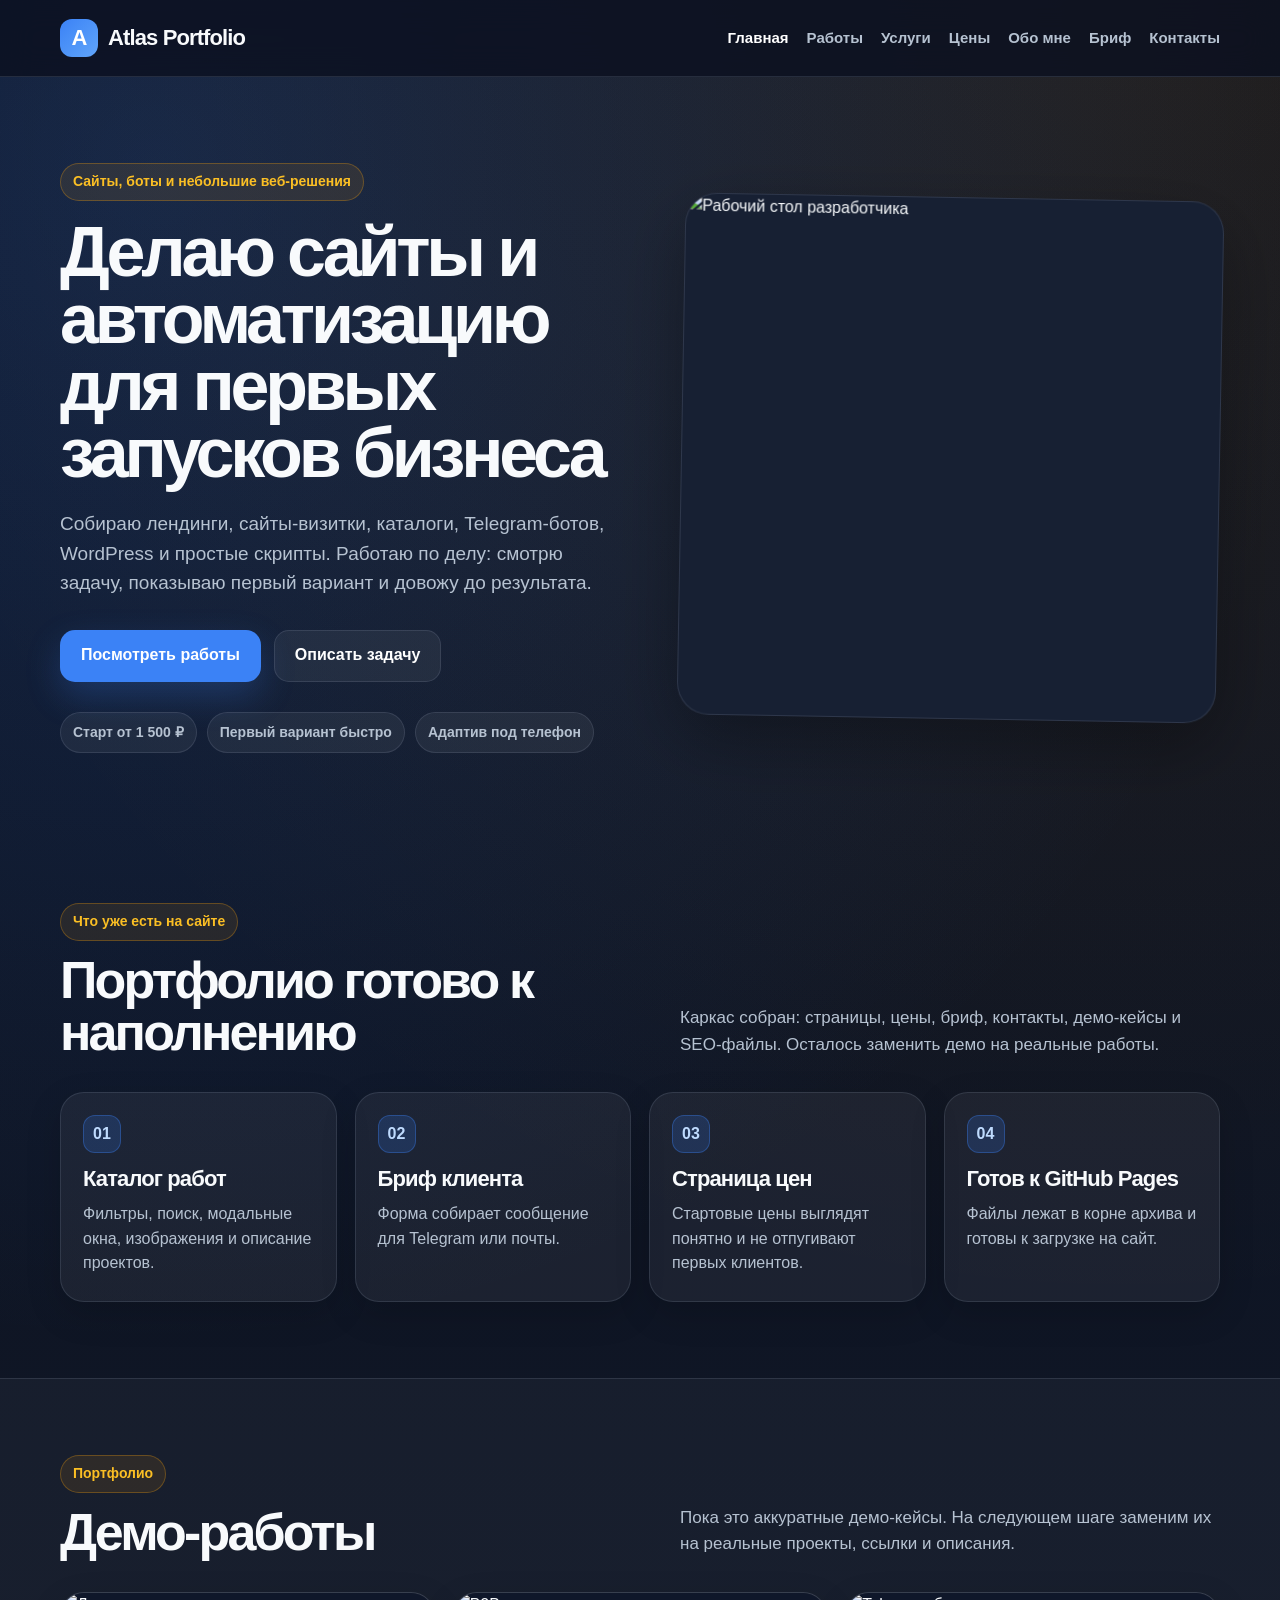
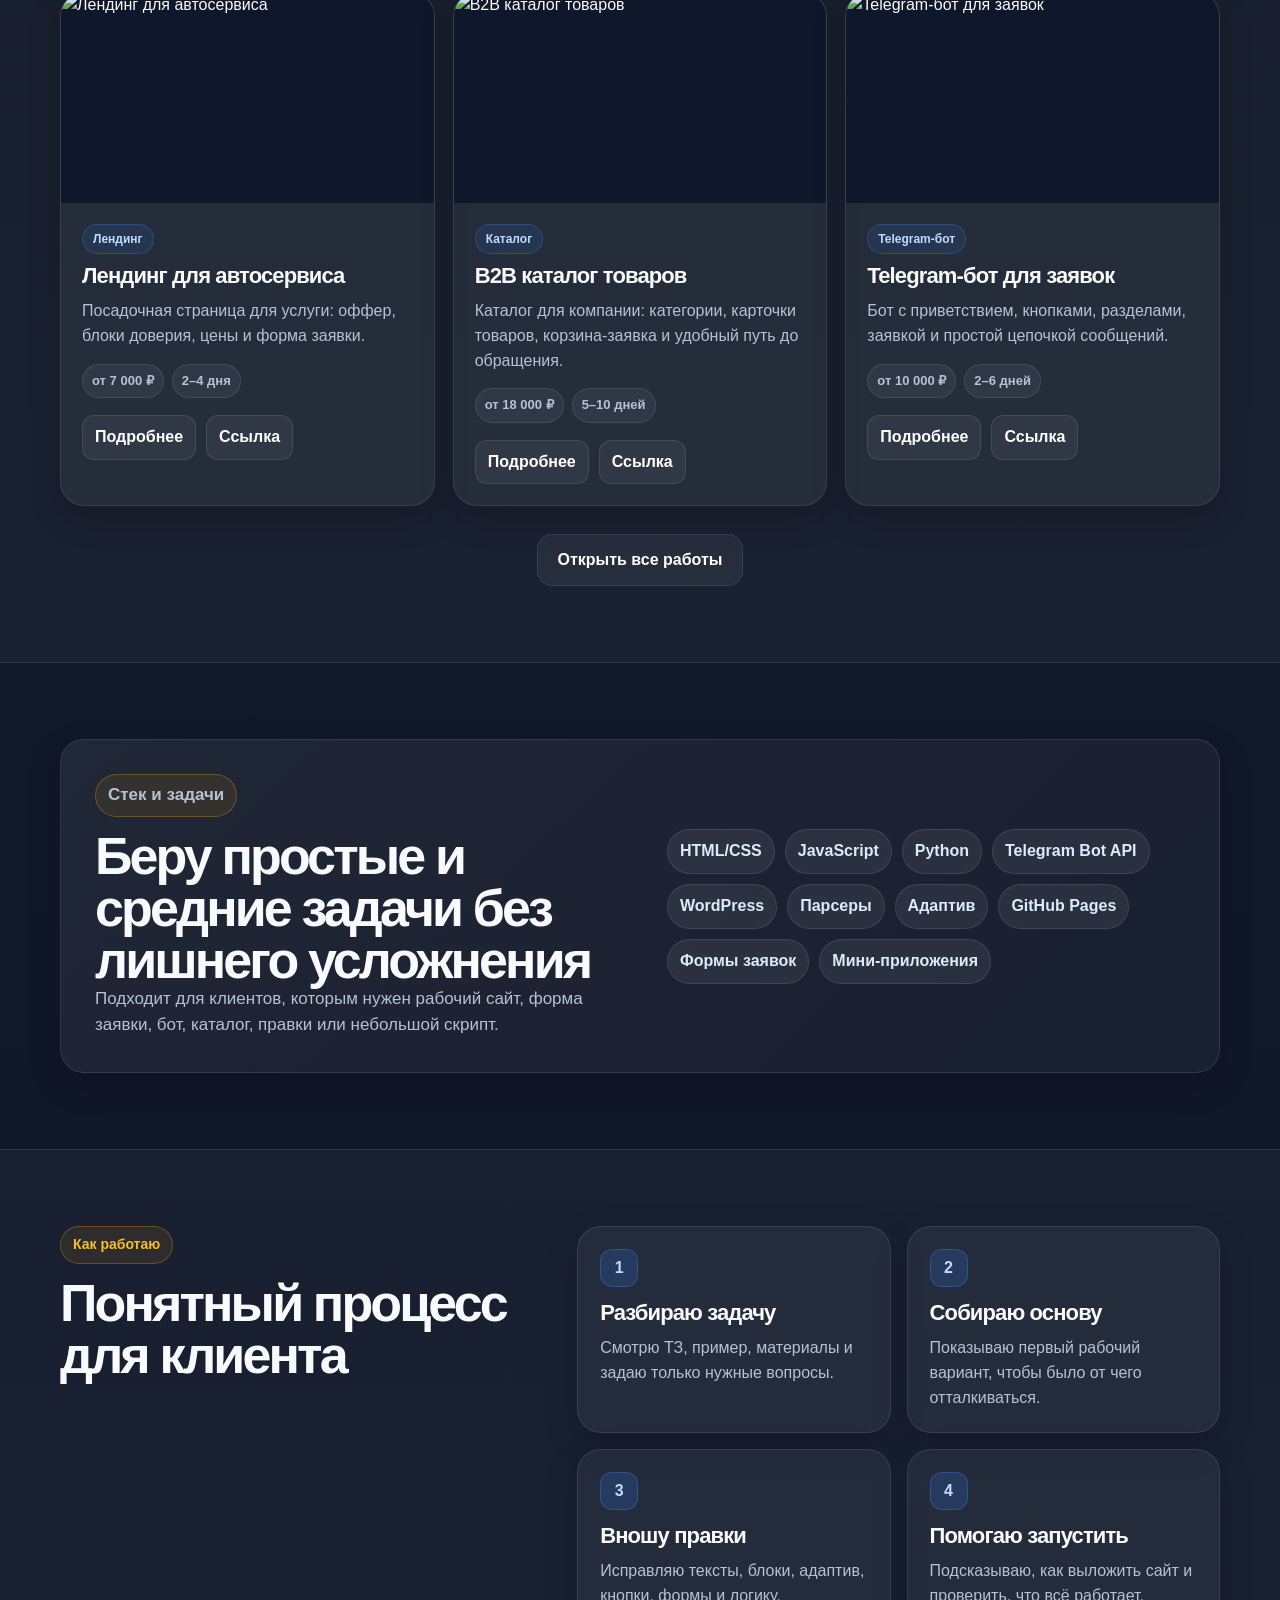
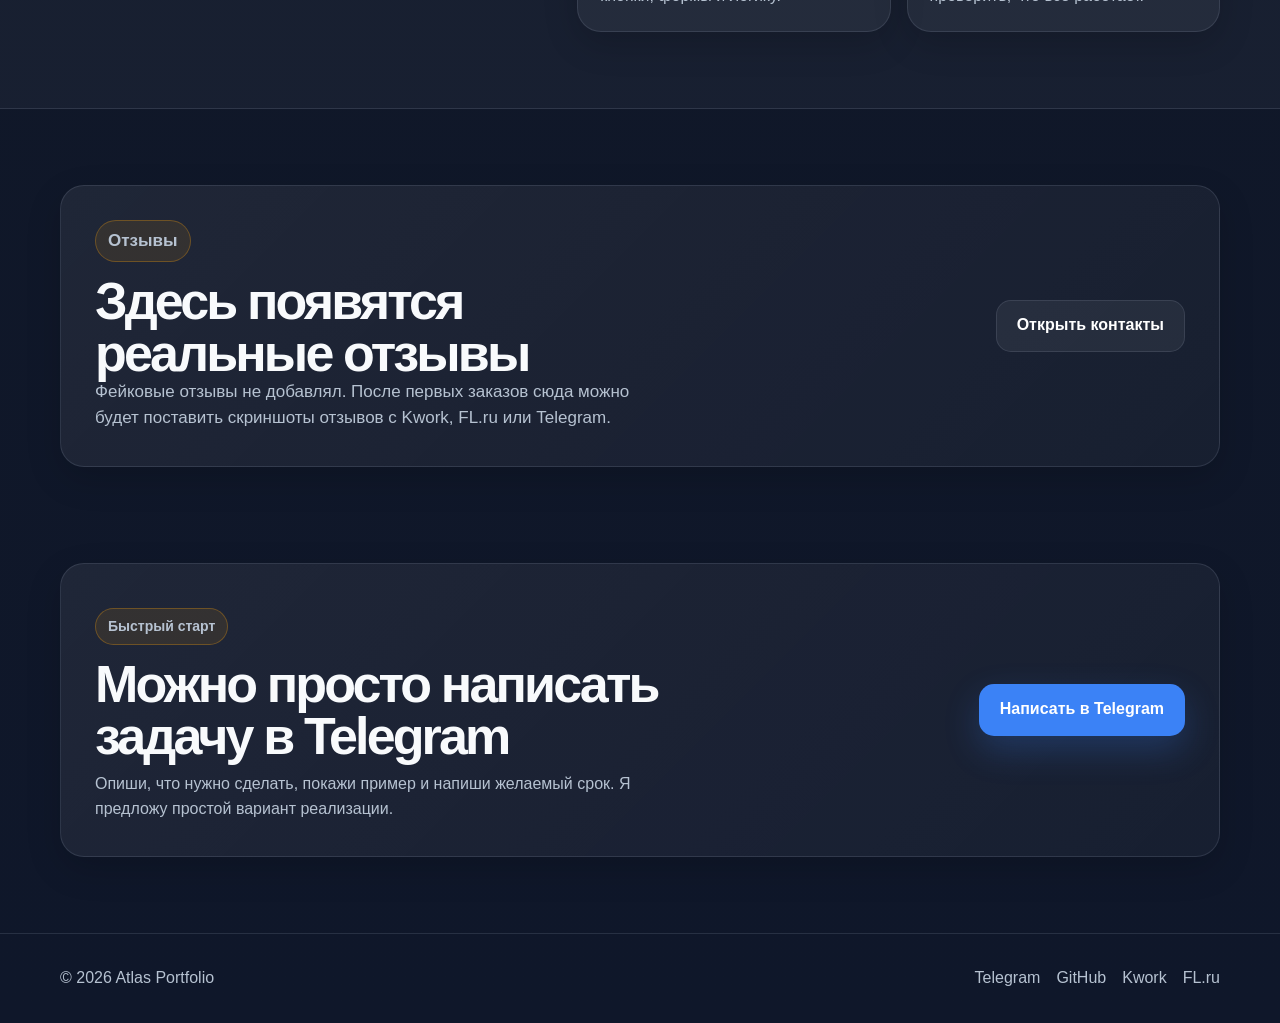
==== commit fdac7ada: "Add files via upload" ====
--- a/index.html
+++ b/index.html
@@ -1,153 +1,7 @@
-<!DOCTYPE html>
-<html lang="ru">
-<head>
-  <meta charset="UTF-8" />
-  <meta name="viewport" content="width=device-width, initial-scale=1.0" />
-
-  <title>Atlas Portfolio — сайты, боты и автоматизация</title>
-  <meta name="description" content="Atlas Portfolio — портфолио фрилансера: сайты, боты, WordPress, каталоги, парсеры и автоматизация." />
-  <meta name="theme-color" content="#f7f2ea" />
-
-  <meta property="og:title" content="Atlas Portfolio — сайты, боты и автоматизация" />
-  <meta property="og:description" content="Atlas Portfolio — портфолио фрилансера: сайты, боты, WordPress, каталоги, парсеры и автоматизация." />
-  <meta property="og:type" content="website" />
-  <meta property="og:url" content="https://sharauttxt.github.io/atlas-portfolio/" />
-  <meta property="og:image" content="https://sharauttxt.github.io/atlas-portfolio/assets/img/og-preview.png" />
-
-  <link rel="icon" href="assets/img/favicon.svg" type="image/svg+xml" />
-  <link rel="apple-touch-icon" href="assets/img/apple-touch-icon.png" />
-  <link rel="manifest" href="site.webmanifest" />
-  <link rel="stylesheet" href="style.css" />
-</head>
-<body>
-  <header class="header">
-    <div class="container nav">
-      <a class="logo" href="index.html" aria-label="Atlas Portfolio"><span>A</span> Atlas Portfolio</a>
-      <nav class="menu" id="menu">
-        <a class="active" href="index.html">Главная</a>
+<!DOCTYPE html><html lang="ru"><head><meta charset="UTF-8"><meta name="viewport" content="width=device-width, initial-scale=1.0"><title>Atlas Portfolio — сайты, боты и автоматизация</title><meta name="description" content="Atlas Portfolio — портфолио разработчика: сайты, боты, WordPress, каталоги, парсеры и автоматизация."><meta name="theme-color" content="#111827"><meta property="og:title" content="Atlas Portfolio — сайты, боты и автоматизация"><meta property="og:description" content="Портфолио разработчика: сайты, боты, WordPress, каталоги, парсеры и автоматизация."><meta property="og:type" content="website"><meta property="og:url" content="https://sharauttxt.github.io/atlas-portfolio/"><meta property="og:image" content="https://sharauttxt.github.io/atlas-portfolio/assets/img/og-preview.png"><link rel="icon" href="assets/img/favicon.svg" type="image/svg+xml"><link rel="apple-touch-icon" href="assets/img/apple-touch-icon.png"><link rel="manifest" href="site.webmanifest"><link rel="stylesheet" href="style.css"></head><body><div class="page-bg"></div><header class="header"><div class="container nav"><a class="logo" href="index.html"><span>A</span> Atlas Portfolio</a><nav class="menu" id="menu"><a class="active" href="index.html">Главная</a>
 <a class="" href="works.html">Работы</a>
 <a class="" href="services.html">Услуги</a>
 <a class="" href="prices.html">Цены</a>
+<a class="" href="about.html">Обо мне</a>
 <a class="" href="brief.html">Бриф</a>
-<a class="" href="contacts.html">Контакты</a>
-      </nav>
-      <button class="burger" id="burger" aria-label="Открыть меню"><i></i><i></i><i></i></button>
-    </div>
-  </header>
-
-  <main>
-    <section class="hero">
-  <div class="hero-bg"></div>
-  <div class="container hero__grid">
-    <div class="hero__content">
-      <p class="eyebrow">Сайты, боты и небольшие веб‑решения</p>
-      <h1>Помогаю быстро запустить сайт или автоматизировать простую задачу</h1>
-      <p class="lead">
-        Делаю лендинги, сайты-визитки, каталоги, Telegram-ботов, WordPress и небольшие скрипты.
-        Без сложных презентаций: смотрю задачу, собираю первый вариант и довожу до рабочего результата.
-      </p>
-      <div class="hero__actions">
-        <a class="btn primary" href="works.html">Посмотреть работы</a>
-        <a class="btn secondary" href="brief.html">Описать задачу</a>
-      </div>
-
-      <div class="trust-row">
-        <span>Старт от 1 500 ₽</span>
-        <span>Первые версии быстро</span>
-        <span>Адаптив под телефон</span>
-      </div>
-    </div>
-
-    <div class="hero-card">
-      <img src="assets/img/workspace-bg.jpg" alt="Рабочий стол с проектами" />
-    </div>
-  </div>
-</section>
-
-<section class="section">
-  <div class="container">
-    <div class="section-head">
-      <div>
-        <p class="eyebrow">Направления</p>
-        <h2>Что можно заказать</h2>
-      </div>
-      <p>Оставил только понятные услуги, которые обычно ищут на фрилансе. Цены можно менять позже.</p>
-    </div>
-
-    <div class="services-preview">
-      <a href="services.html"><b>Лендинги</b><span>для заявок и рекламы</span></a>
-      <a href="services.html"><b>Telegram-боты</b><span>меню, заявки, цепочки</span></a>
-      <a href="services.html"><b>Каталоги</b><span>товары и формы заказа</span></a>
-      <a href="services.html"><b>Правки сайта</b><span>быстро и недорого</span></a>
-    </div>
-  </div>
-</section>
-
-<section class="section section-muted">
-  <div class="container">
-    <div class="section-head">
-      <div>
-        <p class="eyebrow">Портфолио</p>
-        <h2>Демо-работы</h2>
-      </div>
-      <p>Пока здесь демо-карточки. Когда появятся реальные проекты, заменим тексты, ссылки и скриншоты.</p>
-    </div>
-
-    <div class="home-projects" id="homeProjects"></div>
-
-    <div class="center-action">
-      <a class="btn secondary" href="works.html">Открыть все работы</a>
-    </div>
-  </div>
-</section>
-
-<section class="section">
-  <div class="container process">
-    <div>
-      <p class="eyebrow">Как работаю</p>
-      <h2>Простой процесс без лишней бюрократии</h2>
-    </div>
-    <div class="process-list">
-      <div><b>1</b><h3>Разбираю задачу</h3><p>Смотрю, что нужно сделать, какие есть материалы и примеры.</p></div>
-      <div><b>2</b><h3>Собираю первый вариант</h3><p>Показываю рабочую основу, а не бесконечно обсуждаю теорию.</p></div>
-      <div><b>3</b><h3>Вношу правки</h3><p>Исправляю тексты, блоки, адаптив, кнопки и логику.</p></div>
-      <div><b>4</b><h3>Помогаю запустить</h3><p>Подсказываю, как выложить сайт, подключить ссылки и контакты.</p></div>
-    </div>
-  </div>
-</section>
-
-<section class="section compact">
-  <div class="container cta">
-    <div>
-      <p class="eyebrow">Быстрый старт</p>
-      <h2>Можно просто написать задачу в Telegram</h2>
-      <p>Опиши, что нужно сделать, покажи пример и напиши желаемый срок. Я предложу самый простой вариант реализации.</p>
-    </div>
-    <a class="btn primary" href="https://t.me/meekww" target="_blank" rel="noopener">Написать в Telegram</a>
-  </div>
-</section>
-  </main>
-
-  <footer class="footer">
-    <div class="container footer__inner">
-      <p>© 2026 Atlas Portfolio</p>
-      <div>
-        <a href="https://t.me/meekww" target="_blank" rel="noopener">Telegram</a>
-        <a href="https://github.com/sharauttxt" target="_blank" rel="noopener">GitHub</a>
-        <a href="https://kwork.ru/user/sharautt" target="_blank" rel="noopener">Kwork</a>
-        <a href="https://www.fl.ru/users/skoskr8/portfolio/" target="_blank" rel="noopener">FL.ru</a>
-      </div>
-    </div>
-  </footer>
-
-  <div class="modal" id="modal">
-    <div class="modal__overlay" data-close></div>
-    <div class="modal__box">
-      <button class="modal__close" data-close>×</button>
-      <div id="modalContent"></div>
-    </div>
-  </div>
-
-  <script src="app.js"></script>
-</body>
-</html>+<a class="" href="contacts.html">Контакты</a></nav><button class="burger" id="burger" aria-label="Открыть меню"><i></i><i></i><i></i></button></div></header><main><section class="hero"><div class="container hero__grid"><div class="hero__content"><p class="eyebrow">Сайты, боты и небольшие веб‑решения</p><h1>Делаю сайты и автоматизацию для первых запусков бизнеса</h1><p class="lead">Собираю лендинги, сайты-визитки, каталоги, Telegram-ботов, WordPress и простые скрипты. Работаю по делу: смотрю задачу, показываю первый вариант и довожу до результата.</p><div class="hero__actions"><a class="btn primary" href="works.html">Посмотреть работы</a><a class="btn secondary" href="brief.html">Описать задачу</a></div><div class="trust-row"><span>Старт от 1 500 ₽</span><span>Первый вариант быстро</span><span>Адаптив под телефон</span></div></div><div class="hero-card"><img src="assets/img/workspace-dark.jpg" alt="Рабочий стол разработчика"></div></div></section><section class="section"><div class="container"><div class="section-head"><div><p class="eyebrow">Что уже есть на сайте</p><h2>Портфолио готово к наполнению</h2></div><p>Каркас собран: страницы, цены, бриф, контакты, демо-кейсы и SEO-файлы. Осталось заменить демо на реальные работы.</p></div><div class="status-grid"><div><b>01</b><h3>Каталог работ</h3><p>Фильтры, поиск, модальные окна, изображения и описание проектов.</p></div><div><b>02</b><h3>Бриф клиента</h3><p>Форма собирает сообщение для Telegram или почты.</p></div><div><b>03</b><h3>Страница цен</h3><p>Стартовые цены выглядят понятно и не отпугивают первых клиентов.</p></div><div><b>04</b><h3>Готов к GitHub Pages</h3><p>Файлы лежат в корне архива и готовы к загрузке на сайт.</p></div></div></div></section><section class="section section-muted"><div class="container"><div class="section-head"><div><p class="eyebrow">Портфолио</p><h2>Демо-работы</h2></div><p>Пока это аккуратные демо-кейсы. На следующем шаге заменим их на реальные проекты, ссылки и описания.</p></div><div class="home-projects" id="homeProjects"></div><div class="center-action"><a class="btn secondary" href="works.html">Открыть все работы</a></div></div></section><section class="section"><div class="container split"><div><p class="eyebrow">Стек и задачи</p><h2>Беру простые и средние задачи без лишнего усложнения</h2><p>Подходит для клиентов, которым нужен рабочий сайт, форма заявки, бот, каталог, правки или небольшой скрипт.</p></div><div class="skills"><span>HTML/CSS</span><span>JavaScript</span><span>Python</span><span>Telegram Bot API</span><span>WordPress</span><span>Парсеры</span><span>Адаптив</span><span>GitHub Pages</span><span>Формы заявок</span><span>Мини‑приложения</span></div></div></section><section class="section section-muted"><div class="container process"><div><p class="eyebrow">Как работаю</p><h2>Понятный процесс для клиента</h2></div><div class="process-list"><div><b>1</b><h3>Разбираю задачу</h3><p>Смотрю ТЗ, пример, материалы и задаю только нужные вопросы.</p></div><div><b>2</b><h3>Собираю основу</h3><p>Показываю первый рабочий вариант, чтобы было от чего отталкиваться.</p></div><div><b>3</b><h3>Вношу правки</h3><p>Исправляю тексты, блоки, адаптив, кнопки, формы и логику.</p></div><div><b>4</b><h3>Помогаю запустить</h3><p>Подсказываю, как выложить сайт и проверить, что всё работает.</p></div></div></div></section><section class="section"><div class="container reviews-empty"><div><p class="eyebrow">Отзывы</p><h2>Здесь появятся реальные отзывы</h2><p>Фейковые отзывы не добавлял. После первых заказов сюда можно будет поставить скриншоты отзывов с Kwork, FL.ru или Telegram.</p></div><a class="btn secondary" href="contacts.html">Открыть контакты</a></div></section><section class="section compact"><div class="container cta"><div><p class="eyebrow">Быстрый старт</p><h2>Можно просто написать задачу в Telegram</h2><p>Опиши, что нужно сделать, покажи пример и напиши желаемый срок. Я предложу простой вариант реализации.</p></div><a class="btn primary" href="https://t.me/meekww" target="_blank" rel="noopener">Написать в Telegram</a></div></section></main><footer class="footer"><div class="container footer__inner"><p>© 2026 Atlas Portfolio</p><div><a href="https://t.me/meekww" target="_blank" rel="noopener">Telegram</a><a href="https://github.com/sharauttxt" target="_blank" rel="noopener">GitHub</a><a href="https://kwork.ru/user/sharautt" target="_blank" rel="noopener">Kwork</a><a href="https://www.fl.ru/users/skoskr8/portfolio/" target="_blank" rel="noopener">FL.ru</a></div></div></footer><div class="modal" id="modal"><div class="modal__overlay" data-close></div><div class="modal__box"><button class="modal__close" data-close>×</button><div id="modalContent"></div></div></div><script src="app.js"></script></body></html>
--- a/style.css
+++ b/style.css
@@ -1,171 +1 @@
-*{box-sizing:border-box;margin:0;padding:0}
-:root{
-  --bg:#f7f2ea;
-  --paper:#fffaf3;
-  --card:#ffffff;
-  --text:#1f2937;
-  --muted:#6b7280;
-  --line:#e7ddd0;
-  --accent:#2563eb;
-  --accent-dark:#1d4ed8;
-  --warm:#f59e0b;
-  --green:#10b981;
-  --shadow:0 20px 60px rgba(82,62,39,.13);
-  --r:24px;
-}
-html{scroll-behavior:smooth}
-body{
-  font-family:Inter,Arial,sans-serif;
-  color:var(--text);
-  background:
-    radial-gradient(circle at 10% 5%,rgba(245,158,11,.16),transparent 28%),
-    radial-gradient(circle at 90% 0%,rgba(37,99,235,.10),transparent 30%),
-    var(--bg);
-  line-height:1.55;
-}
-a{text-decoration:none;color:inherit}
-button,input,textarea,select{font:inherit}
-img{max-width:100%;display:block}
-.container{width:min(1160px,calc(100% - 32px));margin:0 auto}
-.header{
-  position:sticky;top:0;z-index:30;
-  background:rgba(247,242,234,.88);
-  backdrop-filter:blur(16px);
-  border-bottom:1px solid var(--line);
-}
-.nav{height:76px;display:flex;align-items:center;justify-content:space-between;gap:24px}
-.logo{display:flex;align-items:center;gap:10px;font-weight:900;font-size:22px;letter-spacing:-.04em}
-.logo span{
-  display:grid;place-items:center;width:38px;height:38px;
-  border-radius:12px;background:#1f2937;color:#fff;
-  box-shadow:0 10px 25px rgba(31,41,55,.18)
-}
-.menu{display:flex;align-items:center;gap:20px;font-size:15px;font-weight:750;color:var(--muted)}
-.menu a{padding:9px 0}.menu a:hover,.menu a.active{color:var(--text)}
-.burger{display:none;width:46px;height:46px;border:1px solid var(--line);border-radius:14px;background:var(--card);cursor:pointer}
-.burger i{display:block;width:20px;height:2px;background:var(--text);margin:5px auto;border-radius:999px}
-.hero{position:relative;overflow:hidden;padding:86px 0 74px}
-.hero-bg{position:absolute;inset:0;background:linear-gradient(180deg,rgba(255,250,243,.7),rgba(247,242,234,.95));pointer-events:none}
-.hero__grid{position:relative;display:grid;grid-template-columns:1fr .95fr;gap:54px;align-items:center}
-.eyebrow{
-  display:inline-flex;width:max-content;max-width:100%;
-  color:#92400e;background:#fff7ed;border:1px solid #fed7aa;
-  border-radius:999px;padding:7px 12px;font-weight:850;font-size:14px;
-}
-h1{font-size:clamp(40px,6vw,70px);line-height:.96;letter-spacing:-.06em;margin-top:18px;max-width:850px}
-.lead,.page-hero p{font-size:19px;color:var(--muted);max-width:760px;margin-top:22px}
-.hero__actions{display:flex;flex-wrap:wrap;gap:13px;margin-top:32px}
-.btn{
-  min-height:52px;padding:0 20px;border-radius:15px;
-  display:inline-flex;align-items:center;justify-content:center;
-  font-weight:850;border:1px solid transparent;cursor:pointer;transition:.2s;text-align:center
-}
-.btn:hover{transform:translateY(-2px)}
-.primary{background:var(--accent);color:#fff;box-shadow:0 14px 35px rgba(37,99,235,.22)}
-.primary:hover{background:var(--accent-dark)}
-.secondary{background:#fff;color:var(--text);border-color:var(--line)}
-.trust-row{display:flex;flex-wrap:wrap;gap:10px;margin-top:30px}
-.trust-row span{
-  background:#fff;border:1px solid var(--line);border-radius:999px;
-  padding:9px 12px;color:var(--muted);font-weight:750;font-size:14px;
-}
-.hero-card{
-  border:1px solid var(--line);border-radius:32px;
-  overflow:hidden;background:#fff;box-shadow:var(--shadow);
-  transform:rotate(1deg);
-}
-.hero-card img{width:100%;height:520px;object-fit:cover}
-.section{padding:76px 0}
-.compact{padding-top:20px}
-.section-muted{background:#fffaf3;border-block:1px solid var(--line)}
-.section-head{display:flex;align-items:end;justify-content:space-between;gap:34px;margin-bottom:34px}
-.section-head h2,.process h2,.cta h2{font-size:clamp(30px,4.2vw,52px);line-height:1;letter-spacing:-.055em;margin-top:13px}
-.section-head>p{max-width:500px;color:var(--muted);font-size:17px}
-.services-preview{display:grid;grid-template-columns:repeat(4,1fr);gap:16px}
-.services-preview a,.project-card,.service-card,.price-row,.contact-card,.note-box,.brief-form,.brief-output,.process-list div,.cta{
-  background:var(--card);border:1px solid var(--line);border-radius:var(--r);box-shadow:0 12px 35px rgba(82,62,39,.08)
-}
-.services-preview a{padding:22px;transition:.2s}
-.services-preview a:hover,.project-card:hover,.contact-card:hover{transform:translateY(-4px);box-shadow:var(--shadow)}
-.services-preview b{display:block;font-size:22px;letter-spacing:-.04em}
-.services-preview span{display:block;color:var(--muted);margin-top:6px}
-.home-projects,.projects-grid,.services-grid,.contact-grid{display:grid;grid-template-columns:repeat(3,1fr);gap:20px}
-.project-card{overflow:hidden;transition:.2s}
-.project-card__image{height:210px;background:#f3f4f6;overflow:hidden}
-.project-card__image img{width:100%;height:100%;object-fit:cover}
-.project-body{padding:21px}
-.tag{display:inline-flex;background:#eff6ff;color:#1d4ed8;border:1px solid #bfdbfe;border-radius:999px;padding:5px 10px;font-size:12px;font-weight:850;margin-bottom:10px}
-.project-card h3,.service-card h3,.process-list h3{font-size:23px;line-height:1.12;letter-spacing:-.04em}
-.project-card p,.service-card p,.process-list p,.note-box p,.cta p,.brief-output p{color:var(--muted);margin-top:10px}
-.project-meta{display:flex;flex-wrap:wrap;gap:8px;margin-top:15px}
-.project-meta span{background:#f9fafb;border:1px solid #e5e7eb;border-radius:999px;padding:6px 9px;color:var(--muted);font-weight:750;font-size:13px}
-.card-actions{display:flex;gap:10px;flex-wrap:wrap;margin-top:17px}
-.small-btn{border:1px solid var(--line);background:#fff;color:var(--text);border-radius:12px;padding:9px 12px;font-weight:850;cursor:pointer}
-.center-action{text-align:center;margin-top:28px}
-.process{display:grid;grid-template-columns:.85fr 1.15fr;gap:42px;align-items:start}
-.process-list{display:grid;grid-template-columns:1fr 1fr;gap:16px}
-.process-list div{padding:22px}
-.process-list b{display:grid;place-items:center;width:38px;height:38px;background:#1f2937;color:#fff;border-radius:12px;margin-bottom:14px}
-.cta{display:flex;align-items:center;justify-content:space-between;gap:28px;padding:34px;background:linear-gradient(135deg,#fff,#f8fbff)}
-.page-hero{padding:70px 0 36px}
-.page-hero h1{font-size:clamp(38px,5.5vw,64px)}
-.toolbar{display:grid;gap:16px;margin-bottom:25px}
-.toolbar input,.brief-form input,.brief-form textarea,.brief-form select,.brief-output textarea{
-  width:100%;background:#fff;border:1px solid var(--line);border-radius:14px;color:var(--text);padding:13px 15px;outline:none
-}
-.toolbar input:focus,.brief-form input:focus,.brief-form textarea:focus,.brief-output textarea:focus{border-color:#93c5fd;box-shadow:0 0 0 4px rgba(37,99,235,.08)}
-.filters{display:flex;flex-wrap:wrap;gap:9px}
-.filters button{border:1px solid var(--line);background:#fff;color:var(--muted);border-radius:999px;padding:9px 14px;font-weight:800;cursor:pointer}
-.filters button.active,.filters button:hover{background:var(--text);color:#fff;border-color:var(--text)}
-.services-grid{grid-template-columns:repeat(4,1fr)}
-.service-card{padding:22px;min-height:210px}
-.service-card strong{display:block;margin-top:16px;color:var(--accent);font-size:24px;letter-spacing:-.04em}
-.price-table{display:grid;gap:12px}
-.price-row{display:grid;grid-template-columns:1.1fr .65fr 1.25fr;gap:18px;align-items:center;padding:18px}
-.price-row b{font-size:21px;letter-spacing:-.035em}.price-row strong{font-size:23px;color:var(--accent)}.price-row p{color:var(--muted)}
-.note-box{padding:24px;margin-top:22px}.note-box h3{font-size:28px;letter-spacing:-.045em}
-.brief-layout{display:grid;grid-template-columns:1fr 1fr;gap:22px;align-items:start}
-.brief-form,.brief-output{padding:24px}
-.brief-form{display:grid;gap:14px}
-.brief-form label{display:grid;gap:7px;color:var(--muted);font-weight:750}
-.brief-output textarea{margin-top:14px;resize:vertical}
-.contact-grid{grid-template-columns:repeat(2,1fr)}
-.contact-card{padding:26px;display:grid;gap:8px;transition:.2s}
-.contact-card b{font-size:28px;letter-spacing:-.05em}.contact-card span{color:var(--muted);word-break:break-word}
-.telegram{background:linear-gradient(135deg,#eff6ff,#fff)}
-.faq-list{display:grid;gap:16px}.faq-list .note-box{margin-top:0}
-.footer{padding:32px 0;color:var(--muted);border-top:1px solid var(--line)}
-.footer__inner{display:flex;align-items:center;justify-content:space-between;gap:20px}
-.footer__inner div{display:flex;gap:16px;flex-wrap:wrap}
-.modal{position:fixed;inset:0;z-index:60;display:none}
-.modal.open{display:block}
-.modal__overlay{position:absolute;inset:0;background:rgba(31,41,55,.55);backdrop-filter:blur(7px)}
-.modal__box{
-  position:relative;width:min(820px,calc(100% - 30px));max-height:calc(100vh - 50px);overflow:auto;margin:25px auto;
-  background:#fff;border:1px solid var(--line);border-radius:28px;padding:26px;box-shadow:var(--shadow)
-}
-.modal__close{position:sticky;top:0;margin-left:auto;display:flex;width:40px;height:40px;border:1px solid var(--line);background:#fff;color:var(--text);border-radius:50%;align-items:center;justify-content:center;font-size:26px;cursor:pointer}
-.modal h2{font-size:36px;line-height:1;letter-spacing:-.055em;margin-top:10px}
-.modal ul{margin:18px 0 0 20px;color:var(--muted)}
-.stack{display:flex;gap:8px;flex-wrap:wrap;margin-top:17px}.stack span{padding:6px 10px;border-radius:999px;background:#f3f4f6;color:var(--muted);font-weight:750}
-.modal-image{border-radius:20px;overflow:hidden;margin-bottom:18px;border:1px solid var(--line)}
-.modal-image img{width:100%;height:300px;object-fit:cover}
-@media(max-width:1020px){
-  .hero__grid,.process,.brief-layout{grid-template-columns:1fr}
-  .hero-card img{height:420px}
-  .services-preview,.services-grid{grid-template-columns:repeat(2,1fr)}
-  .home-projects,.projects-grid{grid-template-columns:repeat(2,1fr)}
-  .section-head,.cta{align-items:flex-start;flex-direction:column}
-  .price-row{grid-template-columns:1fr}
-}
-@media(max-width:720px){
-  .burger{display:block}
-  .menu{position:absolute;left:16px;right:16px;top:86px;display:none;flex-direction:column;align-items:flex-start;background:#fff;border:1px solid var(--line);border-radius:18px;padding:18px;box-shadow:var(--shadow)}
-  .menu.open{display:flex}
-  .hero{padding-top:54px}.hero-card{transform:none}.hero-card img{height:310px}
-  .services-preview,.home-projects,.projects-grid,.services-grid,.contact-grid,.process-list{grid-template-columns:1fr}
-  .footer__inner{align-items:flex-start;flex-direction:column}
-  .btn{width:100%}
-  .section{padding:58px 0}
-  .logo{font-size:19px}
-}
+*{box-sizing:border-box;margin:0;padding:0}:root{--bg:#0f172a;--card:#172033;--text:#f8fafc;--muted:#b6c2d1;--line:rgba(148,163,184,.18);--accent:#3b82f6;--shadow:0 24px 70px rgba(0,0,0,.32);--r:24px}html{scroll-behavior:smooth}body{font-family:Inter,Arial,sans-serif;color:var(--text);background:radial-gradient(circle at 12% 4%,rgba(59,130,246,.18),transparent 28%),radial-gradient(circle at 88% 0%,rgba(245,158,11,.10),transparent 30%),linear-gradient(180deg,#0b1120 0%,#111827 48%,#0f172a 100%);line-height:1.55;min-height:100vh}.page-bg{position:fixed;inset:0;pointer-events:none;opacity:.13;background-image:linear-gradient(rgba(255,255,255,.06) 1px,transparent 1px),linear-gradient(90deg,rgba(255,255,255,.06) 1px,transparent 1px);background-size:44px 44px;mask-image:linear-gradient(to bottom,#000,transparent 80%)}a{text-decoration:none;color:inherit}button,input,textarea,select{font:inherit}img{max-width:100%;display:block}.container{width:min(1160px,calc(100% - 32px));margin:0 auto}.header{position:sticky;top:0;z-index:30;background:rgba(11,17,32,.82);backdrop-filter:blur(16px);border-bottom:1px solid var(--line)}.nav{height:76px;display:flex;align-items:center;justify-content:space-between;gap:24px}.logo{display:flex;align-items:center;gap:10px;font-weight:900;font-size:22px;letter-spacing:-.04em;white-space:nowrap}.logo span{display:grid;place-items:center;width:38px;height:38px;border-radius:12px;background:linear-gradient(135deg,var(--accent),#60a5fa);color:#fff}.menu{display:flex;align-items:center;gap:18px;font-size:15px;font-weight:760;color:var(--muted)}.menu a{padding:9px 0}.menu a:hover,.menu a.active{color:#fff}.burger{display:none;width:46px;height:46px;border:1px solid var(--line);border-radius:14px;background:var(--card);cursor:pointer}.burger i{display:block;width:20px;height:2px;background:#fff;margin:5px auto;border-radius:999px}.hero{padding:86px 0 74px}.hero__grid{display:grid;grid-template-columns:1fr .95fr;gap:54px;align-items:center}.eyebrow{display:inline-flex;width:max-content;max-width:100%;color:#fbbf24;background:rgba(245,158,11,.10);border:1px solid rgba(245,158,11,.30);border-radius:999px;padding:7px 12px;font-weight:850;font-size:14px}h1{font-size:clamp(40px,6vw,70px);line-height:.96;letter-spacing:-.06em;margin-top:18px;max-width:850px}.lead,.page-hero p{font-size:19px;color:var(--muted);max-width:760px;margin-top:22px}.hero__actions{display:flex;flex-wrap:wrap;gap:13px;margin-top:32px}.btn{min-height:52px;padding:0 20px;border-radius:15px;display:inline-flex;align-items:center;justify-content:center;font-weight:850;border:1px solid transparent;cursor:pointer;transition:.2s;text-align:center}.btn:hover{transform:translateY(-2px)}.primary{background:var(--accent);color:#fff;box-shadow:0 14px 35px rgba(59,130,246,.24)}.secondary{background:rgba(255,255,255,.06);color:#fff;border-color:var(--line)}.trust-row{display:flex;flex-wrap:wrap;gap:10px;margin-top:30px}.trust-row span{background:rgba(255,255,255,.06);border:1px solid var(--line);border-radius:999px;padding:9px 12px;color:var(--muted);font-weight:750;font-size:14px}.hero-card{border:1px solid var(--line);border-radius:32px;overflow:hidden;background:var(--card);box-shadow:var(--shadow);transform:rotate(1deg)}.hero-card img{width:100%;height:520px;object-fit:cover}.section{padding:76px 0}.compact{padding-top:20px}.section-muted{background:rgba(255,255,255,.035);border-block:1px solid var(--line)}.section-head{display:flex;align-items:end;justify-content:space-between;gap:34px;margin-bottom:34px}.section-head h2,.process h2,.cta h2,.split h2,.reviews-empty h2{font-size:clamp(30px,4.2vw,52px);line-height:1;letter-spacing:-.055em;margin-top:13px}.section-head>p,.split p,.reviews-empty p{max-width:540px;color:var(--muted);font-size:17px}.status-grid,.home-projects,.projects-grid,.services-grid,.contact-grid{display:grid;grid-template-columns:repeat(4,1fr);gap:18px}.status-grid div,.project-card,.service-card,.price-row,.contact-card,.note-box,.brief-form,.brief-output,.process-list div,.cta,.split,.reviews-empty,.about-card{background:rgba(255,255,255,.055);border:1px solid var(--line);border-radius:var(--r);box-shadow:0 12px 35px rgba(0,0,0,.16)}.status-grid div{padding:22px;min-height:210px}.status-grid b,.process-list b{display:grid;place-items:center;width:38px;height:38px;background:rgba(59,130,246,.18);border:1px solid rgba(59,130,246,.35);color:#bfdbfe;border-radius:12px;margin-bottom:14px}.status-grid h3,.project-card h3,.service-card h3,.process-list h3{font-size:22px;line-height:1.12;letter-spacing:-.04em}.status-grid p,.project-card p,.service-card p,.process-list p,.note-box p,.cta p,.brief-output p,.about-card p,.about-card li{color:var(--muted);margin-top:10px}.home-projects,.projects-grid{grid-template-columns:repeat(3,1fr)}.project-card{overflow:hidden;transition:.2s}.project-card:hover,.contact-card:hover{transform:translateY(-4px);box-shadow:var(--shadow);border-color:rgba(59,130,246,.38)}.project-card__image{height:210px;background:#0f172a;overflow:hidden}.project-card__image img{width:100%;height:100%;object-fit:cover}.project-body{padding:21px}.tag{display:inline-flex;background:rgba(59,130,246,.12);color:#bfdbfe;border:1px solid rgba(59,130,246,.30);border-radius:999px;padding:5px 10px;font-size:12px;font-weight:850;margin-bottom:10px}.project-meta{display:flex;flex-wrap:wrap;gap:8px;margin-top:15px}.project-meta span{background:rgba(255,255,255,.06);border:1px solid var(--line);border-radius:999px;padding:6px 9px;color:var(--muted);font-weight:750;font-size:13px}.card-actions{display:flex;gap:10px;flex-wrap:wrap;margin-top:17px}.small-btn{border:1px solid var(--line);background:rgba(255,255,255,.06);color:#fff;border-radius:12px;padding:9px 12px;font-weight:850;cursor:pointer}.center-action{text-align:center;margin-top:28px}.split,.reviews-empty,.cta{display:flex;align-items:center;justify-content:space-between;gap:32px;padding:34px;background:linear-gradient(135deg,rgba(255,255,255,.065),rgba(255,255,255,.035))}.split>div:first-child,.reviews-empty>div:first-child,.cta>div:first-child{max-width:570px}.skills{display:flex;gap:10px;flex-wrap:wrap;max-width:520px}.skills span{background:rgba(255,255,255,.07);border:1px solid var(--line);border-radius:999px;padding:9px 12px;color:#dbeafe;font-weight:760}.process{display:grid;grid-template-columns:.85fr 1.15fr;gap:42px;align-items:start}.process-list{display:grid;grid-template-columns:1fr 1fr;gap:16px}.process-list div{padding:22px}.page-hero{padding:70px 0 36px}.page-hero h1{font-size:clamp(38px,5.5vw,64px)}.toolbar{display:grid;gap:16px;margin-bottom:25px}.toolbar input,.brief-form input,.brief-form textarea,.brief-form select,.brief-output textarea{width:100%;background:rgba(255,255,255,.06);border:1px solid var(--line);border-radius:14px;color:#fff;padding:13px 15px;outline:none}.brief-form select option{background:#111827;color:#fff}.filters{display:flex;flex-wrap:wrap;gap:9px}.filters button{border:1px solid var(--line);background:rgba(255,255,255,.06);color:var(--muted);border-radius:999px;padding:9px 14px;font-weight:800;cursor:pointer}.filters button.active,.filters button:hover{background:#fff;color:#111827;border-color:#fff}.services-grid{grid-template-columns:repeat(4,1fr)}.service-card{padding:22px;min-height:210px}.service-card strong{display:block;margin-top:16px;color:#93c5fd;font-size:24px;letter-spacing:-.04em}.price-table{display:grid;gap:12px}.price-row{display:grid;grid-template-columns:1.1fr .65fr 1.25fr;gap:18px;align-items:center;padding:18px}.price-row b{font-size:21px;letter-spacing:-.035em}.price-row strong{font-size:23px;color:#93c5fd}.price-row p{color:var(--muted)}.note-box{padding:24px;margin-top:22px}.note-box h3{font-size:28px;letter-spacing:-.045em}.brief-layout{display:grid;grid-template-columns:1fr 1fr;gap:22px;align-items:start}.brief-form,.brief-output{padding:24px}.brief-form{display:grid;gap:14px}.brief-form label{display:grid;gap:7px;color:var(--muted);font-weight:750}.brief-output textarea{margin-top:14px;resize:vertical}.contact-grid{grid-template-columns:repeat(2,1fr)}.contact-card{padding:26px;display:grid;gap:8px;transition:.2s}.contact-card b{font-size:28px;letter-spacing:-.05em}.contact-card span{color:var(--muted);word-break:break-word}.telegram{background:linear-gradient(135deg,rgba(59,130,246,.16),rgba(255,255,255,.045))}.faq-list{display:grid;gap:16px}.faq-list .note-box{margin-top:0}.about-grid{display:grid;grid-template-columns:1fr 1fr;gap:20px}.about-card{padding:28px}.about-card h2{font-size:32px;letter-spacing:-.05em}.about-card ul{margin:16px 0 0 22px}.footer{padding:32px 0;color:var(--muted);border-top:1px solid var(--line)}.footer__inner{display:flex;align-items:center;justify-content:space-between;gap:20px}.footer__inner div{display:flex;gap:16px;flex-wrap:wrap}.modal{position:fixed;inset:0;z-index:60;display:none}.modal.open{display:block}.modal__overlay{position:absolute;inset:0;background:rgba(2,6,23,.72);backdrop-filter:blur(7px)}.modal__box{position:relative;width:min(820px,calc(100% - 30px));max-height:calc(100vh - 50px);overflow:auto;margin:25px auto;background:#111827;border:1px solid var(--line);border-radius:28px;padding:26px;box-shadow:var(--shadow)}.modal__close{position:sticky;top:0;margin-left:auto;display:flex;width:40px;height:40px;border:1px solid var(--line);background:rgba(255,255,255,.06);color:#fff;border-radius:50%;align-items:center;justify-content:center;font-size:26px;cursor:pointer}.modal h2{font-size:36px;line-height:1;letter-spacing:-.055em;margin-top:10px}.modal ul{margin:18px 0 0 20px;color:var(--muted)}.stack{display:flex;gap:8px;flex-wrap:wrap;margin-top:17px}.stack span{padding:6px 10px;border-radius:999px;background:rgba(255,255,255,.06);color:#dbeafe;font-weight:750}.modal-image{border-radius:20px;overflow:hidden;margin-bottom:18px;border:1px solid var(--line)}.modal-image img{width:100%;height:300px;object-fit:cover}@media(max-width:1020px){.hero__grid,.process,.brief-layout,.about-grid{grid-template-columns:1fr}.hero-card img{height:420px}.status-grid,.services-grid{grid-template-columns:repeat(2,1fr)}.home-projects,.projects-grid{grid-template-columns:repeat(2,1fr)}.section-head,.cta,.split,.reviews-empty{align-items:flex-start;flex-direction:column}.price-row{grid-template-columns:1fr}}@media(max-width:720px){.burger{display:block}.menu{position:absolute;left:16px;right:16px;top:86px;display:none;flex-direction:column;align-items:flex-start;background:#111827;border:1px solid var(--line);border-radius:18px;padding:18px;box-shadow:var(--shadow)}.menu.open{display:flex}.hero{padding-top:54px}.hero-card{transform:none}.hero-card img{height:310px}.status-grid,.home-projects,.projects-grid,.services-grid,.contact-grid,.process-list{grid-template-columns:1fr}.footer__inner{align-items:flex-start;flex-direction:column}.btn{width:100%}.section{padding:58px 0}.logo{font-size:19px}}
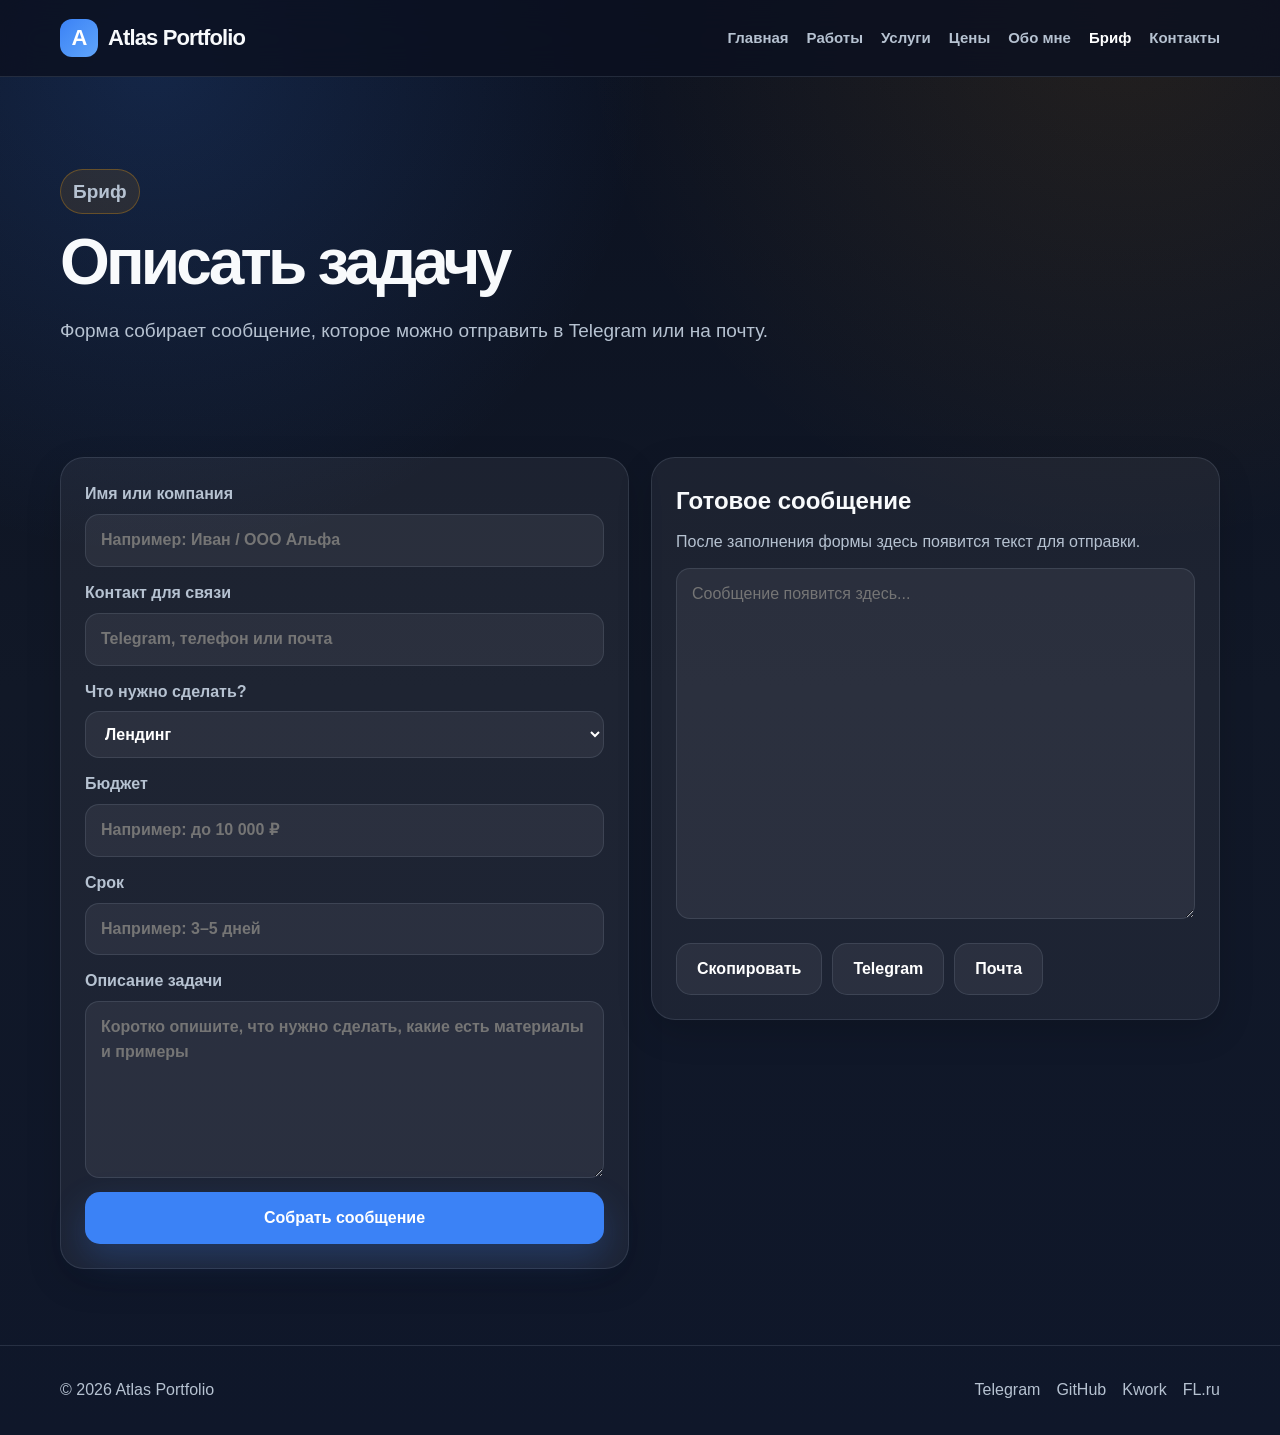
==== commit f826a2e1: "Add files via upload" ====
--- a/index.html
+++ b/index.html
@@ -1,7 +1,7 @@
-<!DOCTYPE html><html lang="ru"><head><meta charset="UTF-8"><meta name="viewport" content="width=device-width, initial-scale=1.0"><title>Atlas Portfolio — сайты, боты и автоматизация</title><meta name="description" content="Atlas Portfolio — портфолио разработчика: сайты, боты, WordPress, каталоги, парсеры и автоматизация."><meta name="theme-color" content="#111827"><meta property="og:title" content="Atlas Portfolio — сайты, боты и автоматизация"><meta property="og:description" content="Портфолио разработчика: сайты, боты, WordPress, каталоги, парсеры и автоматизация."><meta property="og:type" content="website"><meta property="og:url" content="https://sharauttxt.github.io/atlas-portfolio/"><meta property="og:image" content="https://sharauttxt.github.io/atlas-portfolio/assets/img/og-preview.png"><link rel="icon" href="assets/img/favicon.svg" type="image/svg+xml"><link rel="apple-touch-icon" href="assets/img/apple-touch-icon.png"><link rel="manifest" href="site.webmanifest"><link rel="stylesheet" href="style.css"></head><body><div class="page-bg"></div><header class="header"><div class="container nav"><a class="logo" href="index.html"><span>A</span> Atlas Portfolio</a><nav class="menu" id="menu"><a class="active" href="index.html">Главная</a>
+<!DOCTYPE html><html lang="ru"><head><meta charset="UTF-8"><meta name="viewport" content="width=device-width, initial-scale=1.0"><title>Atlas Portfolio — бриф</title><meta name="description" content="Atlas Portfolio — портфолио разработчика: сайты, боты, WordPress, каталоги, парсеры и автоматизация."><meta name="theme-color" content="#111827"><meta property="og:title" content="Atlas Portfolio — бриф"><meta property="og:description" content="Портфолио разработчика: сайты, боты, WordPress, каталоги, парсеры и автоматизация."><meta property="og:type" content="website"><meta property="og:url" content="https://sharauttxt.github.io/atlas-portfolio/"><meta property="og:image" content="https://sharauttxt.github.io/atlas-portfolio/assets/img/og-preview.png"><link rel="icon" href="assets/img/favicon.svg" type="image/svg+xml"><link rel="apple-touch-icon" href="assets/img/apple-touch-icon.png"><link rel="manifest" href="site.webmanifest"><link rel="stylesheet" href="style.css"></head><body><div class="page-bg"></div><header class="header"><div class="container nav"><a class="logo" href="index.html"><span>A</span> Atlas Portfolio</a><nav class="menu" id="menu"><a class="" href="index.html">Главная</a>
 <a class="" href="works.html">Работы</a>
 <a class="" href="services.html">Услуги</a>
 <a class="" href="prices.html">Цены</a>
 <a class="" href="about.html">Обо мне</a>
-<a class="" href="brief.html">Бриф</a>
-<a class="" href="contacts.html">Контакты</a></nav><button class="burger" id="burger" aria-label="Открыть меню"><i></i><i></i><i></i></button></div></header><main><section class="hero"><div class="container hero__grid"><div class="hero__content"><p class="eyebrow">Сайты, боты и небольшие веб‑решения</p><h1>Делаю сайты и автоматизацию для первых запусков бизнеса</h1><p class="lead">Собираю лендинги, сайты-визитки, каталоги, Telegram-ботов, WordPress и простые скрипты. Работаю по делу: смотрю задачу, показываю первый вариант и довожу до результата.</p><div class="hero__actions"><a class="btn primary" href="works.html">Посмотреть работы</a><a class="btn secondary" href="brief.html">Описать задачу</a></div><div class="trust-row"><span>Старт от 1 500 ₽</span><span>Первый вариант быстро</span><span>Адаптив под телефон</span></div></div><div class="hero-card"><img src="assets/img/workspace-dark.jpg" alt="Рабочий стол разработчика"></div></div></section><section class="section"><div class="container"><div class="section-head"><div><p class="eyebrow">Что уже есть на сайте</p><h2>Портфолио готово к наполнению</h2></div><p>Каркас собран: страницы, цены, бриф, контакты, демо-кейсы и SEO-файлы. Осталось заменить демо на реальные работы.</p></div><div class="status-grid"><div><b>01</b><h3>Каталог работ</h3><p>Фильтры, поиск, модальные окна, изображения и описание проектов.</p></div><div><b>02</b><h3>Бриф клиента</h3><p>Форма собирает сообщение для Telegram или почты.</p></div><div><b>03</b><h3>Страница цен</h3><p>Стартовые цены выглядят понятно и не отпугивают первых клиентов.</p></div><div><b>04</b><h3>Готов к GitHub Pages</h3><p>Файлы лежат в корне архива и готовы к загрузке на сайт.</p></div></div></div></section><section class="section section-muted"><div class="container"><div class="section-head"><div><p class="eyebrow">Портфолио</p><h2>Демо-работы</h2></div><p>Пока это аккуратные демо-кейсы. На следующем шаге заменим их на реальные проекты, ссылки и описания.</p></div><div class="home-projects" id="homeProjects"></div><div class="center-action"><a class="btn secondary" href="works.html">Открыть все работы</a></div></div></section><section class="section"><div class="container split"><div><p class="eyebrow">Стек и задачи</p><h2>Беру простые и средние задачи без лишнего усложнения</h2><p>Подходит для клиентов, которым нужен рабочий сайт, форма заявки, бот, каталог, правки или небольшой скрипт.</p></div><div class="skills"><span>HTML/CSS</span><span>JavaScript</span><span>Python</span><span>Telegram Bot API</span><span>WordPress</span><span>Парсеры</span><span>Адаптив</span><span>GitHub Pages</span><span>Формы заявок</span><span>Мини‑приложения</span></div></div></section><section class="section section-muted"><div class="container process"><div><p class="eyebrow">Как работаю</p><h2>Понятный процесс для клиента</h2></div><div class="process-list"><div><b>1</b><h3>Разбираю задачу</h3><p>Смотрю ТЗ, пример, материалы и задаю только нужные вопросы.</p></div><div><b>2</b><h3>Собираю основу</h3><p>Показываю первый рабочий вариант, чтобы было от чего отталкиваться.</p></div><div><b>3</b><h3>Вношу правки</h3><p>Исправляю тексты, блоки, адаптив, кнопки, формы и логику.</p></div><div><b>4</b><h3>Помогаю запустить</h3><p>Подсказываю, как выложить сайт и проверить, что всё работает.</p></div></div></div></section><section class="section"><div class="container reviews-empty"><div><p class="eyebrow">Отзывы</p><h2>Здесь появятся реальные отзывы</h2><p>Фейковые отзывы не добавлял. После первых заказов сюда можно будет поставить скриншоты отзывов с Kwork, FL.ru или Telegram.</p></div><a class="btn secondary" href="contacts.html">Открыть контакты</a></div></section><section class="section compact"><div class="container cta"><div><p class="eyebrow">Быстрый старт</p><h2>Можно просто написать задачу в Telegram</h2><p>Опиши, что нужно сделать, покажи пример и напиши желаемый срок. Я предложу простой вариант реализации.</p></div><a class="btn primary" href="https://t.me/meekww" target="_blank" rel="noopener">Написать в Telegram</a></div></section></main><footer class="footer"><div class="container footer__inner"><p>© 2026 Atlas Portfolio</p><div><a href="https://t.me/meekww" target="_blank" rel="noopener">Telegram</a><a href="https://github.com/sharauttxt" target="_blank" rel="noopener">GitHub</a><a href="https://kwork.ru/user/sharautt" target="_blank" rel="noopener">Kwork</a><a href="https://www.fl.ru/users/skoskr8/portfolio/" target="_blank" rel="noopener">FL.ru</a></div></div></footer><div class="modal" id="modal"><div class="modal__overlay" data-close></div><div class="modal__box"><button class="modal__close" data-close>×</button><div id="modalContent"></div></div></div><script src="app.js"></script></body></html>+<a class="active" href="brief.html">Бриф</a>
+<a class="" href="contacts.html">Контакты</a></nav><button class="burger" id="burger" aria-label="Открыть меню"><i></i><i></i><i></i></button></div></header><main><section class="page-hero"><div class="container"><p class="eyebrow">Бриф</p><h1>Описать задачу</h1><p>Форма собирает сообщение, которое можно отправить в Telegram или на почту.</p></div></section><section class="section"><div class="container brief-layout"><form class="brief-form" id="briefForm"><label>Имя или компания<input name="name" placeholder="Например: Иван / ООО Альфа"></label><label>Контакт для связи<input name="contact" placeholder="Telegram, телефон или почта"></label><label>Что нужно сделать?<select name="service"><option>Лендинг</option><option>Сайт-визитка</option><option>Каталог товаров</option><option>Telegram-бот</option><option>WordPress</option><option>Парсер / автоматизация</option><option>Мини-приложение</option><option>Игра / мини-игра</option><option>Доработка сайта или кода</option></select></label><label>Бюджет<input name="budget" placeholder="Например: до 10 000 ₽"></label><label>Срок<input name="deadline" placeholder="Например: 3–5 дней"></label><label>Описание задачи<textarea name="details" rows="6" placeholder="Коротко опишите, что нужно сделать, какие есть материалы и примеры"></textarea></label><button class="btn primary" type="submit">Собрать сообщение</button></form><div class="brief-output"><h2>Готовое сообщение</h2><p>После заполнения формы здесь появится текст для отправки.</p><textarea id="briefOutput" rows="13" readonly placeholder="Сообщение появится здесь..."></textarea><div class="card-actions"><button class="btn secondary" id="copyBrief" type="button">Скопировать</button><a class="btn secondary" id="sendTelegram" href="https://t.me/meekww" target="_blank" rel="noopener">Telegram</a><a class="btn secondary" id="sendMail" href="mailto:skoskr8@gmail.com">Почта</a></div></div></div></section></main><footer class="footer"><div class="container footer__inner"><p>© 2026 Atlas Portfolio</p><div><a href="https://t.me/meekww" target="_blank" rel="noopener">Telegram</a><a href="https://github.com/sharauttxt" target="_blank" rel="noopener">GitHub</a><a href="https://kwork.ru/user/sharautt" target="_blank" rel="noopener">Kwork</a><a href="https://www.fl.ru/users/skoskr8/portfolio/" target="_blank" rel="noopener">FL.ru</a></div></div></footer><div class="modal" id="modal"><div class="modal__overlay" data-close></div><div class="modal__box"><button class="modal__close" data-close>×</button><div id="modalContent"></div></div></div><script src="app.js"></script></body></html>
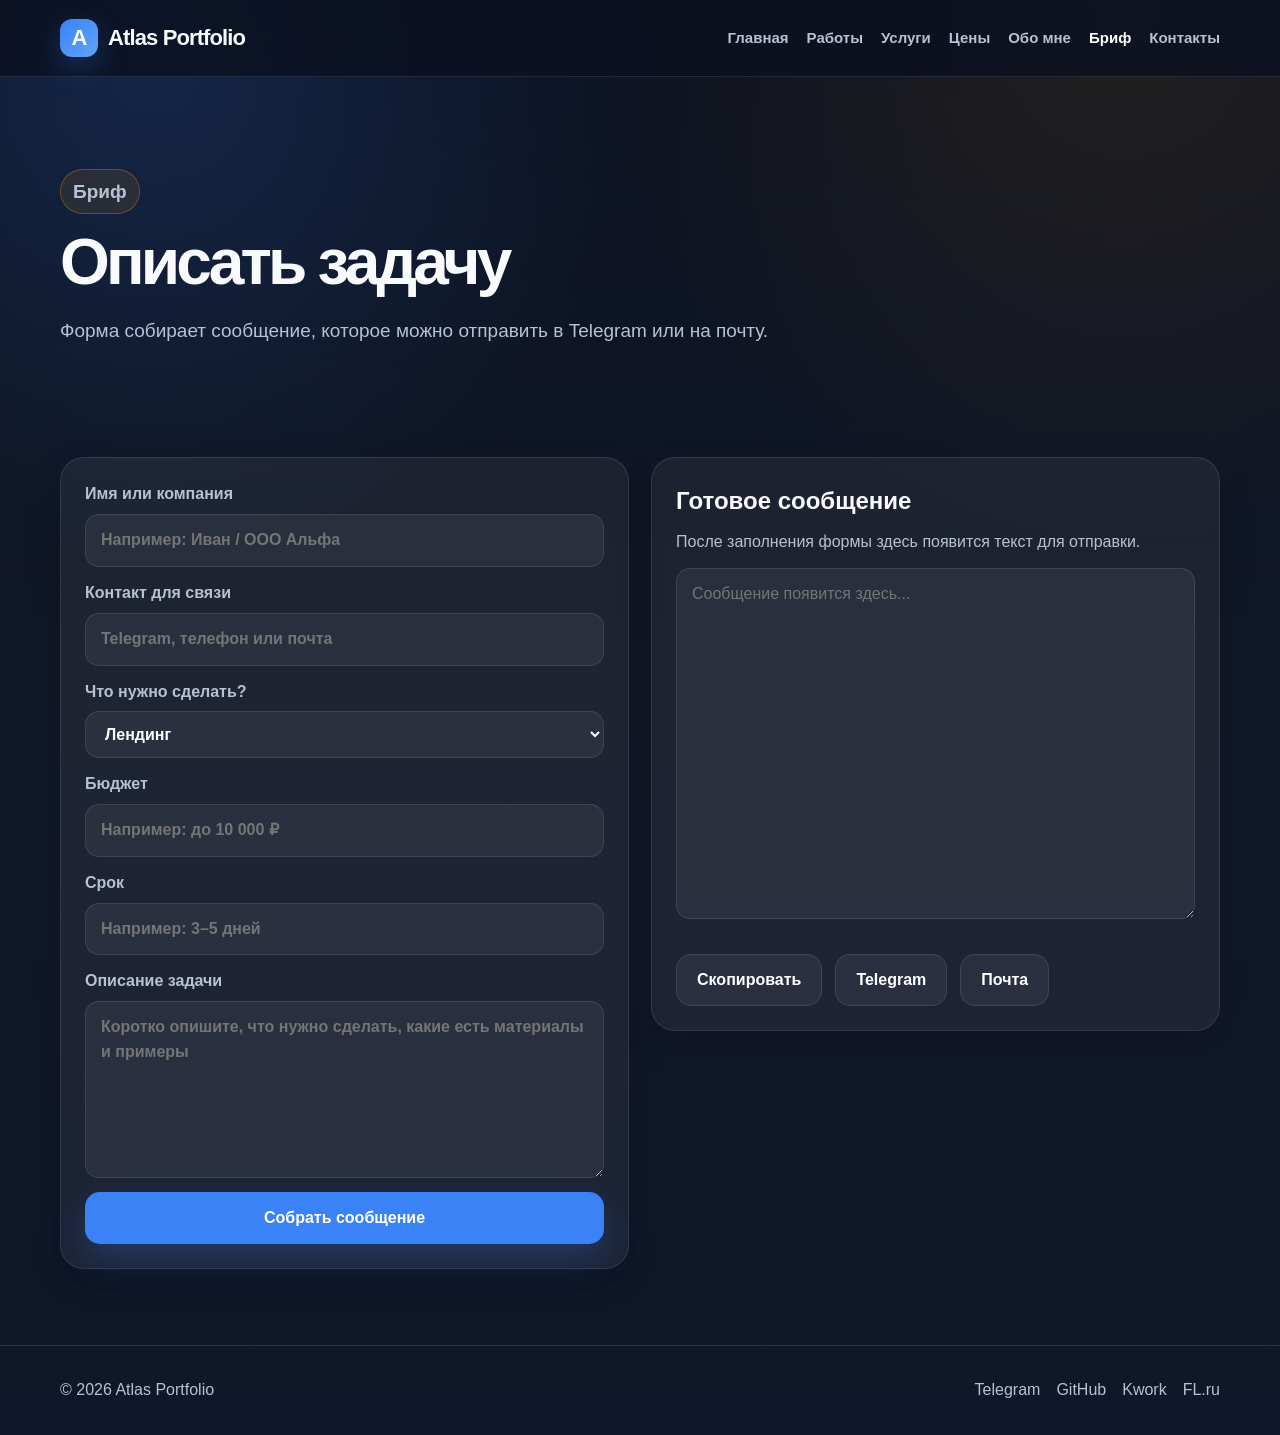
==== commit 58104e9e: "Add files via upload" ====
--- a/index.html
+++ b/index.html
@@ -1,7 +1,119 @@
-<!DOCTYPE html><html lang="ru"><head><meta charset="UTF-8"><meta name="viewport" content="width=device-width, initial-scale=1.0"><title>Atlas Portfolio — бриф</title><meta name="description" content="Atlas Portfolio — портфолио разработчика: сайты, боты, WordPress, каталоги, парсеры и автоматизация."><meta name="theme-color" content="#111827"><meta property="og:title" content="Atlas Portfolio — бриф"><meta property="og:description" content="Портфолио разработчика: сайты, боты, WordPress, каталоги, парсеры и автоматизация."><meta property="og:type" content="website"><meta property="og:url" content="https://sharauttxt.github.io/atlas-portfolio/"><meta property="og:image" content="https://sharauttxt.github.io/atlas-portfolio/assets/img/og-preview.png"><link rel="icon" href="assets/img/favicon.svg" type="image/svg+xml"><link rel="apple-touch-icon" href="assets/img/apple-touch-icon.png"><link rel="manifest" href="site.webmanifest"><link rel="stylesheet" href="style.css"></head><body><div class="page-bg"></div><header class="header"><div class="container nav"><a class="logo" href="index.html"><span>A</span> Atlas Portfolio</a><nav class="menu" id="menu"><a class="" href="index.html">Главная</a>
-<a class="" href="works.html">Работы</a>
-<a class="" href="services.html">Услуги</a>
-<a class="" href="prices.html">Цены</a>
-<a class="" href="about.html">Обо мне</a>
-<a class="active" href="brief.html">Бриф</a>
-<a class="" href="contacts.html">Контакты</a></nav><button class="burger" id="burger" aria-label="Открыть меню"><i></i><i></i><i></i></button></div></header><main><section class="page-hero"><div class="container"><p class="eyebrow">Бриф</p><h1>Описать задачу</h1><p>Форма собирает сообщение, которое можно отправить в Telegram или на почту.</p></div></section><section class="section"><div class="container brief-layout"><form class="brief-form" id="briefForm"><label>Имя или компания<input name="name" placeholder="Например: Иван / ООО Альфа"></label><label>Контакт для связи<input name="contact" placeholder="Telegram, телефон или почта"></label><label>Что нужно сделать?<select name="service"><option>Лендинг</option><option>Сайт-визитка</option><option>Каталог товаров</option><option>Telegram-бот</option><option>WordPress</option><option>Парсер / автоматизация</option><option>Мини-приложение</option><option>Игра / мини-игра</option><option>Доработка сайта или кода</option></select></label><label>Бюджет<input name="budget" placeholder="Например: до 10 000 ₽"></label><label>Срок<input name="deadline" placeholder="Например: 3–5 дней"></label><label>Описание задачи<textarea name="details" rows="6" placeholder="Коротко опишите, что нужно сделать, какие есть материалы и примеры"></textarea></label><button class="btn primary" type="submit">Собрать сообщение</button></form><div class="brief-output"><h2>Готовое сообщение</h2><p>После заполнения формы здесь появится текст для отправки.</p><textarea id="briefOutput" rows="13" readonly placeholder="Сообщение появится здесь..."></textarea><div class="card-actions"><button class="btn secondary" id="copyBrief" type="button">Скопировать</button><a class="btn secondary" id="sendTelegram" href="https://t.me/meekww" target="_blank" rel="noopener">Telegram</a><a class="btn secondary" id="sendMail" href="mailto:skoskr8@gmail.com">Почта</a></div></div></div></section></main><footer class="footer"><div class="container footer__inner"><p>© 2026 Atlas Portfolio</p><div><a href="https://t.me/meekww" target="_blank" rel="noopener">Telegram</a><a href="https://github.com/sharauttxt" target="_blank" rel="noopener">GitHub</a><a href="https://kwork.ru/user/sharautt" target="_blank" rel="noopener">Kwork</a><a href="https://www.fl.ru/users/skoskr8/portfolio/" target="_blank" rel="noopener">FL.ru</a></div></div></footer><div class="modal" id="modal"><div class="modal__overlay" data-close></div><div class="modal__box"><button class="modal__close" data-close>×</button><div id="modalContent"></div></div></div><script src="app.js"></script></body></html>+<!DOCTYPE html>
+<html lang="ru">
+<head>
+  <meta charset="UTF-8" />
+  <meta name="viewport" content="width=device-width, initial-scale=1.0" />
+
+  <title>Atlas Portfolio — бриф</title>
+  <meta name="description" content="Atlas Portfolio — портфолио разработчика: сайты, боты, WordPress, каталоги, парсеры и автоматизация." />
+  <meta name="theme-color" content="#111827" />
+
+  <meta property="og:title" content="Atlas Portfolio — бриф" />
+  <meta property="og:description" content="Портфолио разработчика: сайты, боты, WordPress, каталоги, парсеры и автоматизация." />
+  <meta property="og:type" content="website" />
+  <meta property="og:url" content="https://sharauttxt.github.io/atlas-portfolio/" />
+  <meta property="og:image" content="https://sharauttxt.github.io/atlas-portfolio/assets/img/og-preview.png" />
+
+  <link rel="icon" href="assets/img/favicon.svg" type="image/svg+xml" />
+  <link rel="apple-touch-icon" href="assets/img/apple-touch-icon.png" />
+  <link rel="manifest" href="site.webmanifest" />
+  <link rel="stylesheet" href="style.css" />
+</head>
+<body>
+  <div class="page-bg"></div>
+
+  <header class="header">
+    <div class="container nav">
+      <a class="logo" href="index.html" aria-label="Atlas Portfolio"><span>A</span> Atlas Portfolio</a>
+
+      <nav class="menu" id="menu">
+          <a class="" href="index.html">Главная</a>
+          <a class="" href="works.html">Работы</a>
+          <a class="" href="services.html">Услуги</a>
+          <a class="" href="prices.html">Цены</a>
+          <a class="" href="about.html">Обо мне</a>
+          <a class="active" href="brief.html">Бриф</a>
+          <a class="" href="contacts.html">Контакты</a>
+      </nav>
+
+      <button class="burger" id="burger" aria-label="Открыть меню">
+        <i></i><i></i><i></i>
+      </button>
+    </div>
+  </header>
+
+  <main>
+    <section class="page-hero">
+      <div class="container">
+        <p class="eyebrow">Бриф</p>
+        <h1>Описать задачу</h1>
+        <p>Форма собирает сообщение, которое можно отправить в Telegram или на почту.</p>
+      </div>
+    </section>
+
+    <section class="section">
+      <div class="container brief-layout">
+        <form class="brief-form" id="briefForm">
+          <label>Имя или компания<input name="name" placeholder="Например: Иван / ООО Альфа"></label>
+          <label>Контакт для связи<input name="contact" placeholder="Telegram, телефон или почта"></label>
+
+          <label>Что нужно сделать?
+            <select name="service">
+              <option>Лендинг</option>
+              <option>Сайт‑визитка</option>
+              <option>Каталог товаров</option>
+              <option>Telegram‑бот</option>
+              <option>WordPress</option>
+              <option>Парсер / автоматизация</option>
+              <option>Мини‑приложение</option>
+              <option>Доработка сайта или кода</option>
+            </select>
+          </label>
+
+          <label>Бюджет<input name="budget" placeholder="Например: до 10 000 ₽"></label>
+          <label>Срок<input name="deadline" placeholder="Например: 3–5 дней"></label>
+          <label>Описание задачи<textarea name="details" rows="6" placeholder="Коротко опишите, что нужно сделать, какие есть материалы и примеры"></textarea></label>
+
+          <button class="btn primary" type="submit">Собрать сообщение</button>
+        </form>
+
+        <div class="brief-output">
+          <h2>Готовое сообщение</h2>
+          <p>После заполнения формы здесь появится текст для отправки.</p>
+          <textarea id="briefOutput" rows="13" readonly placeholder="Сообщение появится здесь..."></textarea>
+
+          <div class="card-actions">
+            <button class="btn secondary" id="copyBrief" type="button">Скопировать</button>
+            <a class="btn secondary" id="sendTelegram" href="https://t.me/meekww" target="_blank" rel="noopener">Telegram</a>
+            <a class="btn secondary" id="sendMail" href="mailto:skoskr8@gmail.com">Почта</a>
+          </div>
+        </div>
+      </div>
+    </section>
+  </main>
+
+  <footer class="footer">
+    <div class="container footer__inner">
+      <p>© 2026 Atlas Portfolio</p>
+
+      <div>
+        <a href="https://t.me/meekww" target="_blank" rel="noopener">Telegram</a>
+        <a href="https://github.com/sharauttxt" target="_blank" rel="noopener">GitHub</a>
+        <a href="https://kwork.ru/user/sharautt" target="_blank" rel="noopener">Kwork</a>
+        <a href="https://www.fl.ru/users/skoskr8/portfolio/" target="_blank" rel="noopener">FL.ru</a>
+      </div>
+    </div>
+  </footer>
+
+  <div class="modal" id="modal">
+    <div class="modal__overlay" data-close></div>
+
+    <div class="modal__box">
+      <button class="modal__close" data-close>×</button>
+      <div id="modalContent"></div>
+    </div>
+  </div>
+
+  <script src="app.js?v=fixed2"></script>
+</body>
+</html>
--- a/style.css
+++ b/style.css
@@ -1 +1,51 @@
-*{box-sizing:border-box;margin:0;padding:0}:root{--bg:#0f172a;--card:#172033;--text:#f8fafc;--muted:#b6c2d1;--line:rgba(148,163,184,.18);--accent:#3b82f6;--shadow:0 24px 70px rgba(0,0,0,.32);--r:24px}html{scroll-behavior:smooth}body{font-family:Inter,Arial,sans-serif;color:var(--text);background:radial-gradient(circle at 12% 4%,rgba(59,130,246,.18),transparent 28%),radial-gradient(circle at 88% 0%,rgba(245,158,11,.10),transparent 30%),linear-gradient(180deg,#0b1120 0%,#111827 48%,#0f172a 100%);line-height:1.55;min-height:100vh}.page-bg{position:fixed;inset:0;pointer-events:none;opacity:.13;background-image:linear-gradient(rgba(255,255,255,.06) 1px,transparent 1px),linear-gradient(90deg,rgba(255,255,255,.06) 1px,transparent 1px);background-size:44px 44px;mask-image:linear-gradient(to bottom,#000,transparent 80%)}a{text-decoration:none;color:inherit}button,input,textarea,select{font:inherit}img{max-width:100%;display:block}.container{width:min(1160px,calc(100% - 32px));margin:0 auto}.header{position:sticky;top:0;z-index:30;background:rgba(11,17,32,.82);backdrop-filter:blur(16px);border-bottom:1px solid var(--line)}.nav{height:76px;display:flex;align-items:center;justify-content:space-between;gap:24px}.logo{display:flex;align-items:center;gap:10px;font-weight:900;font-size:22px;letter-spacing:-.04em;white-space:nowrap}.logo span{display:grid;place-items:center;width:38px;height:38px;border-radius:12px;background:linear-gradient(135deg,var(--accent),#60a5fa);color:#fff}.menu{display:flex;align-items:center;gap:18px;font-size:15px;font-weight:760;color:var(--muted)}.menu a{padding:9px 0}.menu a:hover,.menu a.active{color:#fff}.burger{display:none;width:46px;height:46px;border:1px solid var(--line);border-radius:14px;background:var(--card);cursor:pointer}.burger i{display:block;width:20px;height:2px;background:#fff;margin:5px auto;border-radius:999px}.hero{padding:86px 0 74px}.hero__grid{display:grid;grid-template-columns:1fr .95fr;gap:54px;align-items:center}.eyebrow{display:inline-flex;width:max-content;max-width:100%;color:#fbbf24;background:rgba(245,158,11,.10);border:1px solid rgba(245,158,11,.30);border-radius:999px;padding:7px 12px;font-weight:850;font-size:14px}h1{font-size:clamp(40px,6vw,70px);line-height:.96;letter-spacing:-.06em;margin-top:18px;max-width:850px}.lead,.page-hero p{font-size:19px;color:var(--muted);max-width:760px;margin-top:22px}.hero__actions{display:flex;flex-wrap:wrap;gap:13px;margin-top:32px}.btn{min-height:52px;padding:0 20px;border-radius:15px;display:inline-flex;align-items:center;justify-content:center;font-weight:850;border:1px solid transparent;cursor:pointer;transition:.2s;text-align:center}.btn:hover{transform:translateY(-2px)}.primary{background:var(--accent);color:#fff;box-shadow:0 14px 35px rgba(59,130,246,.24)}.secondary{background:rgba(255,255,255,.06);color:#fff;border-color:var(--line)}.trust-row{display:flex;flex-wrap:wrap;gap:10px;margin-top:30px}.trust-row span{background:rgba(255,255,255,.06);border:1px solid var(--line);border-radius:999px;padding:9px 12px;color:var(--muted);font-weight:750;font-size:14px}.hero-card{border:1px solid var(--line);border-radius:32px;overflow:hidden;background:var(--card);box-shadow:var(--shadow);transform:rotate(1deg)}.hero-card img{width:100%;height:520px;object-fit:cover}.section{padding:76px 0}.compact{padding-top:20px}.section-muted{background:rgba(255,255,255,.035);border-block:1px solid var(--line)}.section-head{display:flex;align-items:end;justify-content:space-between;gap:34px;margin-bottom:34px}.section-head h2,.process h2,.cta h2,.split h2,.reviews-empty h2{font-size:clamp(30px,4.2vw,52px);line-height:1;letter-spacing:-.055em;margin-top:13px}.section-head>p,.split p,.reviews-empty p{max-width:540px;color:var(--muted);font-size:17px}.status-grid,.home-projects,.projects-grid,.services-grid,.contact-grid{display:grid;grid-template-columns:repeat(4,1fr);gap:18px}.status-grid div,.project-card,.service-card,.price-row,.contact-card,.note-box,.brief-form,.brief-output,.process-list div,.cta,.split,.reviews-empty,.about-card{background:rgba(255,255,255,.055);border:1px solid var(--line);border-radius:var(--r);box-shadow:0 12px 35px rgba(0,0,0,.16)}.status-grid div{padding:22px;min-height:210px}.status-grid b,.process-list b{display:grid;place-items:center;width:38px;height:38px;background:rgba(59,130,246,.18);border:1px solid rgba(59,130,246,.35);color:#bfdbfe;border-radius:12px;margin-bottom:14px}.status-grid h3,.project-card h3,.service-card h3,.process-list h3{font-size:22px;line-height:1.12;letter-spacing:-.04em}.status-grid p,.project-card p,.service-card p,.process-list p,.note-box p,.cta p,.brief-output p,.about-card p,.about-card li{color:var(--muted);margin-top:10px}.home-projects,.projects-grid{grid-template-columns:repeat(3,1fr)}.project-card{overflow:hidden;transition:.2s}.project-card:hover,.contact-card:hover{transform:translateY(-4px);box-shadow:var(--shadow);border-color:rgba(59,130,246,.38)}.project-card__image{height:210px;background:#0f172a;overflow:hidden}.project-card__image img{width:100%;height:100%;object-fit:cover}.project-body{padding:21px}.tag{display:inline-flex;background:rgba(59,130,246,.12);color:#bfdbfe;border:1px solid rgba(59,130,246,.30);border-radius:999px;padding:5px 10px;font-size:12px;font-weight:850;margin-bottom:10px}.project-meta{display:flex;flex-wrap:wrap;gap:8px;margin-top:15px}.project-meta span{background:rgba(255,255,255,.06);border:1px solid var(--line);border-radius:999px;padding:6px 9px;color:var(--muted);font-weight:750;font-size:13px}.card-actions{display:flex;gap:10px;flex-wrap:wrap;margin-top:17px}.small-btn{border:1px solid var(--line);background:rgba(255,255,255,.06);color:#fff;border-radius:12px;padding:9px 12px;font-weight:850;cursor:pointer}.center-action{text-align:center;margin-top:28px}.split,.reviews-empty,.cta{display:flex;align-items:center;justify-content:space-between;gap:32px;padding:34px;background:linear-gradient(135deg,rgba(255,255,255,.065),rgba(255,255,255,.035))}.split>div:first-child,.reviews-empty>div:first-child,.cta>div:first-child{max-width:570px}.skills{display:flex;gap:10px;flex-wrap:wrap;max-width:520px}.skills span{background:rgba(255,255,255,.07);border:1px solid var(--line);border-radius:999px;padding:9px 12px;color:#dbeafe;font-weight:760}.process{display:grid;grid-template-columns:.85fr 1.15fr;gap:42px;align-items:start}.process-list{display:grid;grid-template-columns:1fr 1fr;gap:16px}.process-list div{padding:22px}.page-hero{padding:70px 0 36px}.page-hero h1{font-size:clamp(38px,5.5vw,64px)}.toolbar{display:grid;gap:16px;margin-bottom:25px}.toolbar input,.brief-form input,.brief-form textarea,.brief-form select,.brief-output textarea{width:100%;background:rgba(255,255,255,.06);border:1px solid var(--line);border-radius:14px;color:#fff;padding:13px 15px;outline:none}.brief-form select option{background:#111827;color:#fff}.filters{display:flex;flex-wrap:wrap;gap:9px}.filters button{border:1px solid var(--line);background:rgba(255,255,255,.06);color:var(--muted);border-radius:999px;padding:9px 14px;font-weight:800;cursor:pointer}.filters button.active,.filters button:hover{background:#fff;color:#111827;border-color:#fff}.services-grid{grid-template-columns:repeat(4,1fr)}.service-card{padding:22px;min-height:210px}.service-card strong{display:block;margin-top:16px;color:#93c5fd;font-size:24px;letter-spacing:-.04em}.price-table{display:grid;gap:12px}.price-row{display:grid;grid-template-columns:1.1fr .65fr 1.25fr;gap:18px;align-items:center;padding:18px}.price-row b{font-size:21px;letter-spacing:-.035em}.price-row strong{font-size:23px;color:#93c5fd}.price-row p{color:var(--muted)}.note-box{padding:24px;margin-top:22px}.note-box h3{font-size:28px;letter-spacing:-.045em}.brief-layout{display:grid;grid-template-columns:1fr 1fr;gap:22px;align-items:start}.brief-form,.brief-output{padding:24px}.brief-form{display:grid;gap:14px}.brief-form label{display:grid;gap:7px;color:var(--muted);font-weight:750}.brief-output textarea{margin-top:14px;resize:vertical}.contact-grid{grid-template-columns:repeat(2,1fr)}.contact-card{padding:26px;display:grid;gap:8px;transition:.2s}.contact-card b{font-size:28px;letter-spacing:-.05em}.contact-card span{color:var(--muted);word-break:break-word}.telegram{background:linear-gradient(135deg,rgba(59,130,246,.16),rgba(255,255,255,.045))}.faq-list{display:grid;gap:16px}.faq-list .note-box{margin-top:0}.about-grid{display:grid;grid-template-columns:1fr 1fr;gap:20px}.about-card{padding:28px}.about-card h2{font-size:32px;letter-spacing:-.05em}.about-card ul{margin:16px 0 0 22px}.footer{padding:32px 0;color:var(--muted);border-top:1px solid var(--line)}.footer__inner{display:flex;align-items:center;justify-content:space-between;gap:20px}.footer__inner div{display:flex;gap:16px;flex-wrap:wrap}.modal{position:fixed;inset:0;z-index:60;display:none}.modal.open{display:block}.modal__overlay{position:absolute;inset:0;background:rgba(2,6,23,.72);backdrop-filter:blur(7px)}.modal__box{position:relative;width:min(820px,calc(100% - 30px));max-height:calc(100vh - 50px);overflow:auto;margin:25px auto;background:#111827;border:1px solid var(--line);border-radius:28px;padding:26px;box-shadow:var(--shadow)}.modal__close{position:sticky;top:0;margin-left:auto;display:flex;width:40px;height:40px;border:1px solid var(--line);background:rgba(255,255,255,.06);color:#fff;border-radius:50%;align-items:center;justify-content:center;font-size:26px;cursor:pointer}.modal h2{font-size:36px;line-height:1;letter-spacing:-.055em;margin-top:10px}.modal ul{margin:18px 0 0 20px;color:var(--muted)}.stack{display:flex;gap:8px;flex-wrap:wrap;margin-top:17px}.stack span{padding:6px 10px;border-radius:999px;background:rgba(255,255,255,.06);color:#dbeafe;font-weight:750}.modal-image{border-radius:20px;overflow:hidden;margin-bottom:18px;border:1px solid var(--line)}.modal-image img{width:100%;height:300px;object-fit:cover}@media(max-width:1020px){.hero__grid,.process,.brief-layout,.about-grid{grid-template-columns:1fr}.hero-card img{height:420px}.status-grid,.services-grid{grid-template-columns:repeat(2,1fr)}.home-projects,.projects-grid{grid-template-columns:repeat(2,1fr)}.section-head,.cta,.split,.reviews-empty{align-items:flex-start;flex-direction:column}.price-row{grid-template-columns:1fr}}@media(max-width:720px){.burger{display:block}.menu{position:absolute;left:16px;right:16px;top:86px;display:none;flex-direction:column;align-items:flex-start;background:#111827;border:1px solid var(--line);border-radius:18px;padding:18px;box-shadow:var(--shadow)}.menu.open{display:flex}.hero{padding-top:54px}.hero-card{transform:none}.hero-card img{height:310px}.status-grid,.home-projects,.projects-grid,.services-grid,.contact-grid,.process-list{grid-template-columns:1fr}.footer__inner{align-items:flex-start;flex-direction:column}.btn{width:100%}.section{padding:58px 0}.logo{font-size:19px}}+*{box-sizing:border-box;margin:0;padding:0}
+:root{--bg:#0f172a;--card:#172033;--text:#f8fafc;--muted:#b6c2d1;--line:rgba(148,163,184,.18);--accent:#3b82f6;--accent2:#f59e0b;--shadow:0 24px 70px rgba(0,0,0,.32);--r:24px}
+html{scroll-behavior:smooth}
+body{font-family:Inter,Arial,sans-serif;color:var(--text);background:radial-gradient(circle at 12% 4%,rgba(59,130,246,.18),transparent 28%),radial-gradient(circle at 88% 0%,rgba(245,158,11,.10),transparent 30%),linear-gradient(180deg,#0b1120 0%,#111827 48%,#0f172a 100%);line-height:1.55;min-height:100vh}
+.page-bg{position:fixed;inset:0;pointer-events:none;opacity:.13;background-image:linear-gradient(rgba(255,255,255,.06) 1px,transparent 1px),linear-gradient(90deg,rgba(255,255,255,.06) 1px,transparent 1px);background-size:44px 44px;mask-image:linear-gradient(to bottom,#000,transparent 80%)}
+a{text-decoration:none;color:inherit}button,input,textarea,select{font:inherit}img{max-width:100%;display:block}
+.container{width:min(1160px,calc(100% - 32px));margin:0 auto}
+.header{position:sticky;top:0;z-index:30;background:rgba(11,17,32,.82);backdrop-filter:blur(16px);border-bottom:1px solid var(--line)}
+.nav{height:76px;display:flex;align-items:center;justify-content:space-between;gap:24px}
+.logo{display:flex;align-items:center;gap:10px;font-weight:900;font-size:22px;letter-spacing:-.04em;white-space:nowrap}
+.logo span{display:grid;place-items:center;width:38px;height:38px;border-radius:12px;background:linear-gradient(135deg,var(--accent),#60a5fa);color:#fff;box-shadow:0 10px 28px rgba(59,130,246,.28)}
+.menu{display:flex;align-items:center;gap:18px;font-size:15px;font-weight:760;color:var(--muted)}
+.menu a{padding:9px 0}.menu a:hover,.menu a.active{color:#fff}
+.burger{display:none;width:46px;height:46px;border:1px solid var(--line);border-radius:14px;background:var(--card);cursor:pointer}
+.burger i{display:block;width:20px;height:2px;background:#fff;margin:5px auto;border-radius:999px}
+.hero{padding:86px 0 74px}.hero__grid{display:grid;grid-template-columns:1fr .95fr;gap:54px;align-items:center}
+.eyebrow{display:inline-flex;width:max-content;max-width:100%;color:#fbbf24;background:rgba(245,158,11,.10);border:1px solid rgba(245,158,11,.30);border-radius:999px;padding:7px 12px;font-weight:850;font-size:14px}
+h1{font-size:clamp(40px,6vw,70px);line-height:.96;letter-spacing:-.06em;margin-top:18px;max-width:850px}
+.lead,.page-hero p{font-size:19px;color:var(--muted);max-width:760px;margin-top:22px}
+.hero__actions,.card-actions{display:flex;flex-wrap:wrap;gap:13px;margin-top:28px}
+.btn{min-height:52px;padding:0 20px;border-radius:15px;display:inline-flex;align-items:center;justify-content:center;font-weight:850;border:1px solid transparent;cursor:pointer;transition:.2s;text-align:center}
+.btn:hover{transform:translateY(-2px)}.primary{background:var(--accent);color:#fff;box-shadow:0 14px 35px rgba(59,130,246,.24)}.secondary{background:rgba(255,255,255,.06);color:#fff;border-color:var(--line)}
+.trust-row{display:flex;flex-wrap:wrap;gap:10px;margin-top:30px}.trust-row span{background:rgba(255,255,255,.06);border:1px solid var(--line);border-radius:999px;padding:9px 12px;color:var(--muted);font-weight:750;font-size:14px}
+.hero-card{border:1px solid var(--line);border-radius:32px;overflow:hidden;background:var(--card);box-shadow:var(--shadow);transform:rotate(1deg)}.hero-card img{width:100%;height:520px;object-fit:cover}
+.section{padding:76px 0}.compact{padding-top:20px}.section-muted{background:rgba(255,255,255,.035);border-block:1px solid var(--line)}
+.section-head{display:flex;align-items:end;justify-content:space-between;gap:34px;margin-bottom:34px}.section-head h2,.process h2,.cta h2,.split h2{font-size:clamp(30px,4.2vw,52px);line-height:1;letter-spacing:-.055em;margin-top:13px}.section-head>p,.split p{max-width:540px;color:var(--muted);font-size:17px}
+.home-projects,.projects-grid,.services-grid,.contact-grid{display:grid;grid-template-columns:repeat(3,1fr);gap:18px}
+.project-card,.service-card,.price-row,.contact-card,.note-box,.brief-form,.brief-output,.process-list div,.cta,.split,.about-card{background:rgba(255,255,255,.055);border:1px solid var(--line);border-radius:var(--r);box-shadow:0 12px 35px rgba(0,0,0,.16)}
+.project-card{overflow:hidden;transition:.2s}.project-card:hover,.contact-card:hover{transform:translateY(-4px);box-shadow:var(--shadow);border-color:rgba(59,130,246,.38)}
+.project-card__image{height:210px;background:#0f172a;overflow:hidden}.project-card__image img{width:100%;height:100%;object-fit:cover}
+.project-body{padding:21px}.tag{display:inline-flex;background:rgba(59,130,246,.12);color:#bfdbfe;border:1px solid rgba(59,130,246,.30);border-radius:999px;padding:5px 10px;font-size:12px;font-weight:850;margin-bottom:10px}
+.project-card h3,.service-card h3,.process-list h3{font-size:22px;line-height:1.12;letter-spacing:-.04em}.project-card p,.service-card p,.process-list p,.note-box p,.cta p,.brief-output p,.about-card p,.about-card li{color:var(--muted);margin-top:10px}
+.project-meta{display:flex;flex-wrap:wrap;gap:8px;margin-top:15px}.project-meta span{background:rgba(255,255,255,.06);border:1px solid var(--line);border-radius:999px;padding:6px 9px;color:var(--muted);font-weight:750;font-size:13px}
+.small-btn{border:1px solid var(--line);background:rgba(255,255,255,.06);color:#fff;border-radius:12px;padding:9px 12px;font-weight:850;cursor:pointer}.center-action{text-align:center;margin-top:28px}
+.split,.cta{display:flex;align-items:center;justify-content:space-between;gap:32px;padding:34px;background:linear-gradient(135deg,rgba(255,255,255,.065),rgba(255,255,255,.035))}
+.skills{display:flex;gap:10px;flex-wrap:wrap;max-width:520px}.skills span{background:rgba(255,255,255,.07);border:1px solid var(--line);border-radius:999px;padding:9px 12px;color:#dbeafe;font-weight:760}
+.process{display:grid;grid-template-columns:.85fr 1.15fr;gap:42px;align-items:start}.process-list{display:grid;grid-template-columns:1fr 1fr;gap:16px}.process-list div{padding:22px}.process-list b{display:grid;place-items:center;width:38px;height:38px;background:rgba(59,130,246,.18);border:1px solid rgba(59,130,246,.35);color:#bfdbfe;border-radius:12px;margin-bottom:14px}
+.page-hero{padding:70px 0 36px}.page-hero h1{font-size:clamp(38px,5.5vw,64px)}
+.toolbar{display:grid;gap:16px;margin-bottom:25px}.toolbar input,.brief-form input,.brief-form textarea,.brief-form select,.brief-output textarea{width:100%;background:rgba(255,255,255,.06);border:1px solid var(--line);border-radius:14px;color:#fff;padding:13px 15px;outline:none}.brief-form select option{background:#111827;color:#fff}
+.filters{display:flex;flex-wrap:wrap;gap:9px}.filters button{border:1px solid var(--line);background:rgba(255,255,255,.06);color:var(--muted);border-radius:999px;padding:9px 14px;font-weight:800;cursor:pointer}.filters button.active,.filters button:hover{background:#fff;color:#111827;border-color:#fff}
+.services-grid{grid-template-columns:repeat(4,1fr)}.service-card{padding:22px;min-height:210px}.service-card strong{display:block;margin-top:16px;color:#93c5fd;font-size:24px;letter-spacing:-.04em}
+.price-table{display:grid;gap:12px}.price-row{display:grid;grid-template-columns:1.1fr .65fr 1.25fr;gap:18px;align-items:center;padding:18px}.price-row b{font-size:21px;letter-spacing:-.035em}.price-row strong{font-size:23px;color:#93c5fd}.price-row p{color:var(--muted)}
+.note-box{padding:24px;margin-top:22px}.note-box h3{font-size:28px;letter-spacing:-.045em}
+.brief-layout{display:grid;grid-template-columns:1fr 1fr;gap:22px;align-items:start}.brief-form,.brief-output{padding:24px}.brief-form{display:grid;gap:14px}.brief-form label{display:grid;gap:7px;color:var(--muted);font-weight:750}.brief-output textarea{margin-top:14px;resize:vertical}
+.contact-grid{grid-template-columns:repeat(2,1fr)}.contact-card{padding:26px;display:grid;gap:8px;transition:.2s}.contact-card b{font-size:28px;letter-spacing:-.05em}.contact-card span{color:var(--muted);word-break:break-word}.telegram{background:linear-gradient(135deg,rgba(59,130,246,.16),rgba(255,255,255,.045))}
+.faq-list{display:grid;gap:16px}.about-grid{display:grid;grid-template-columns:1fr 1fr;gap:20px}.about-card{padding:28px}.about-card h2{font-size:32px;letter-spacing:-.05em}.about-card ul{margin:16px 0 0 22px}
+.footer{padding:32px 0;color:var(--muted);border-top:1px solid var(--line)}.footer__inner{display:flex;align-items:center;justify-content:space-between;gap:20px}.footer__inner div{display:flex;gap:16px;flex-wrap:wrap}
+.modal{position:fixed;inset:0;z-index:60;display:none}.modal.open{display:block}.modal__overlay{position:absolute;inset:0;background:rgba(2,6,23,.72);backdrop-filter:blur(7px)}.modal__box{position:relative;width:min(820px,calc(100% - 30px));max-height:calc(100vh - 50px);overflow:auto;margin:25px auto;background:#111827;border:1px solid var(--line);border-radius:28px;padding:26px;box-shadow:var(--shadow)}.modal__close{position:sticky;top:0;margin-left:auto;display:flex;width:40px;height:40px;border:1px solid var(--line);background:rgba(255,255,255,.06);color:#fff;border-radius:50%;align-items:center;justify-content:center;font-size:26px;cursor:pointer}
+.modal h2{font-size:36px;line-height:1;letter-spacing:-.055em;margin-top:10px}.modal ul{margin:18px 0 0 20px;color:var(--muted)}.stack{display:flex;gap:8px;flex-wrap:wrap;margin-top:17px}.stack span{padding:6px 10px;border-radius:999px;background:rgba(255,255,255,.06);color:#dbeafe;font-weight:750}.modal-image{border-radius:20px;overflow:hidden;margin-bottom:18px;border:1px solid var(--line)}.modal-image img{width:100%;height:300px;object-fit:cover}
+@media(max-width:1020px){.hero__grid,.process,.brief-layout,.about-grid{grid-template-columns:1fr}.hero-card img{height:420px}.services-grid{grid-template-columns:repeat(2,1fr)}.home-projects,.projects-grid{grid-template-columns:repeat(2,1fr)}.section-head,.cta,.split{align-items:flex-start;flex-direction:column}.price-row{grid-template-columns:1fr}}
+@media(max-width:720px){.burger{display:block}.menu{position:absolute;left:16px;right:16px;top:86px;display:none;flex-direction:column;align-items:flex-start;background:#111827;border:1px solid var(--line);border-radius:18px;padding:18px;box-shadow:var(--shadow)}.menu.open{display:flex}.hero{padding-top:54px}.hero-card{transform:none}.hero-card img{height:310px}.home-projects,.projects-grid,.services-grid,.contact-grid,.process-list{grid-template-columns:1fr}.footer__inner{align-items:flex-start;flex-direction:column}.btn{width:100%}.section{padding:58px 0}.logo{font-size:19px}}
